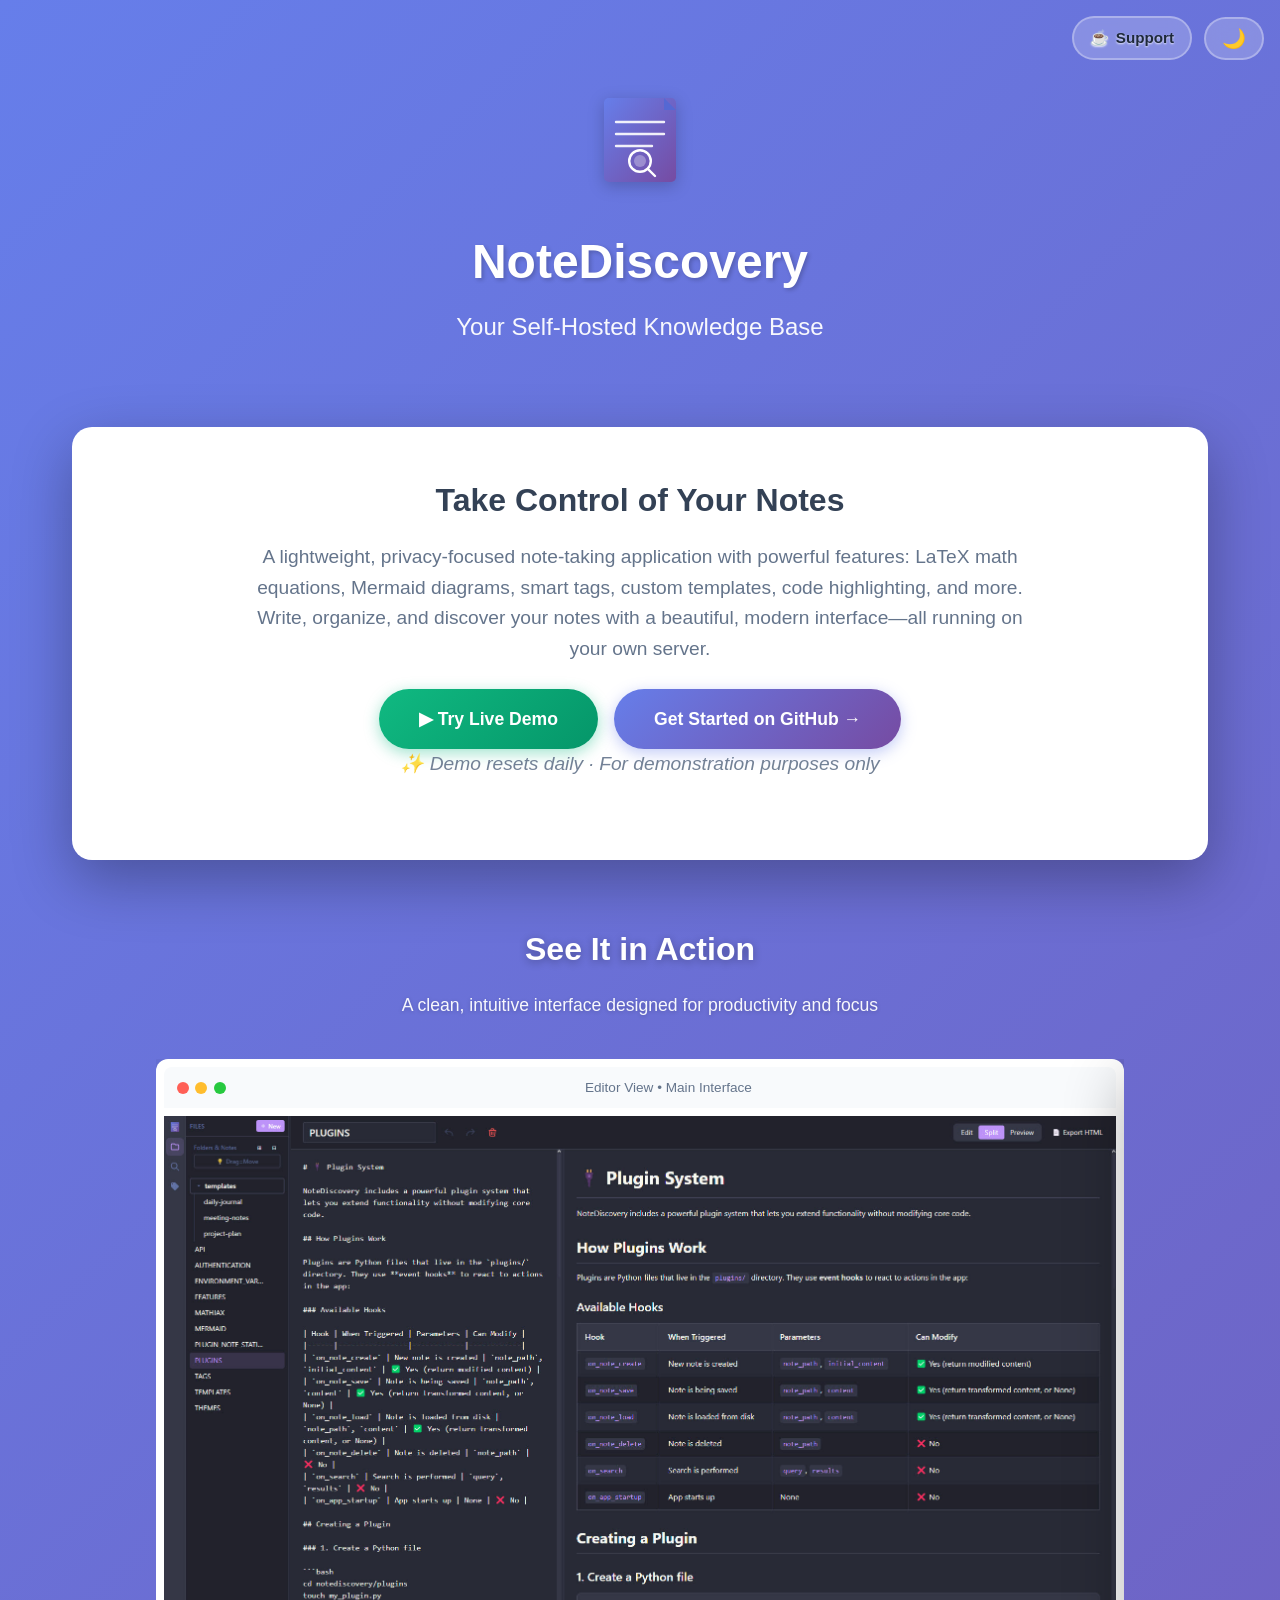
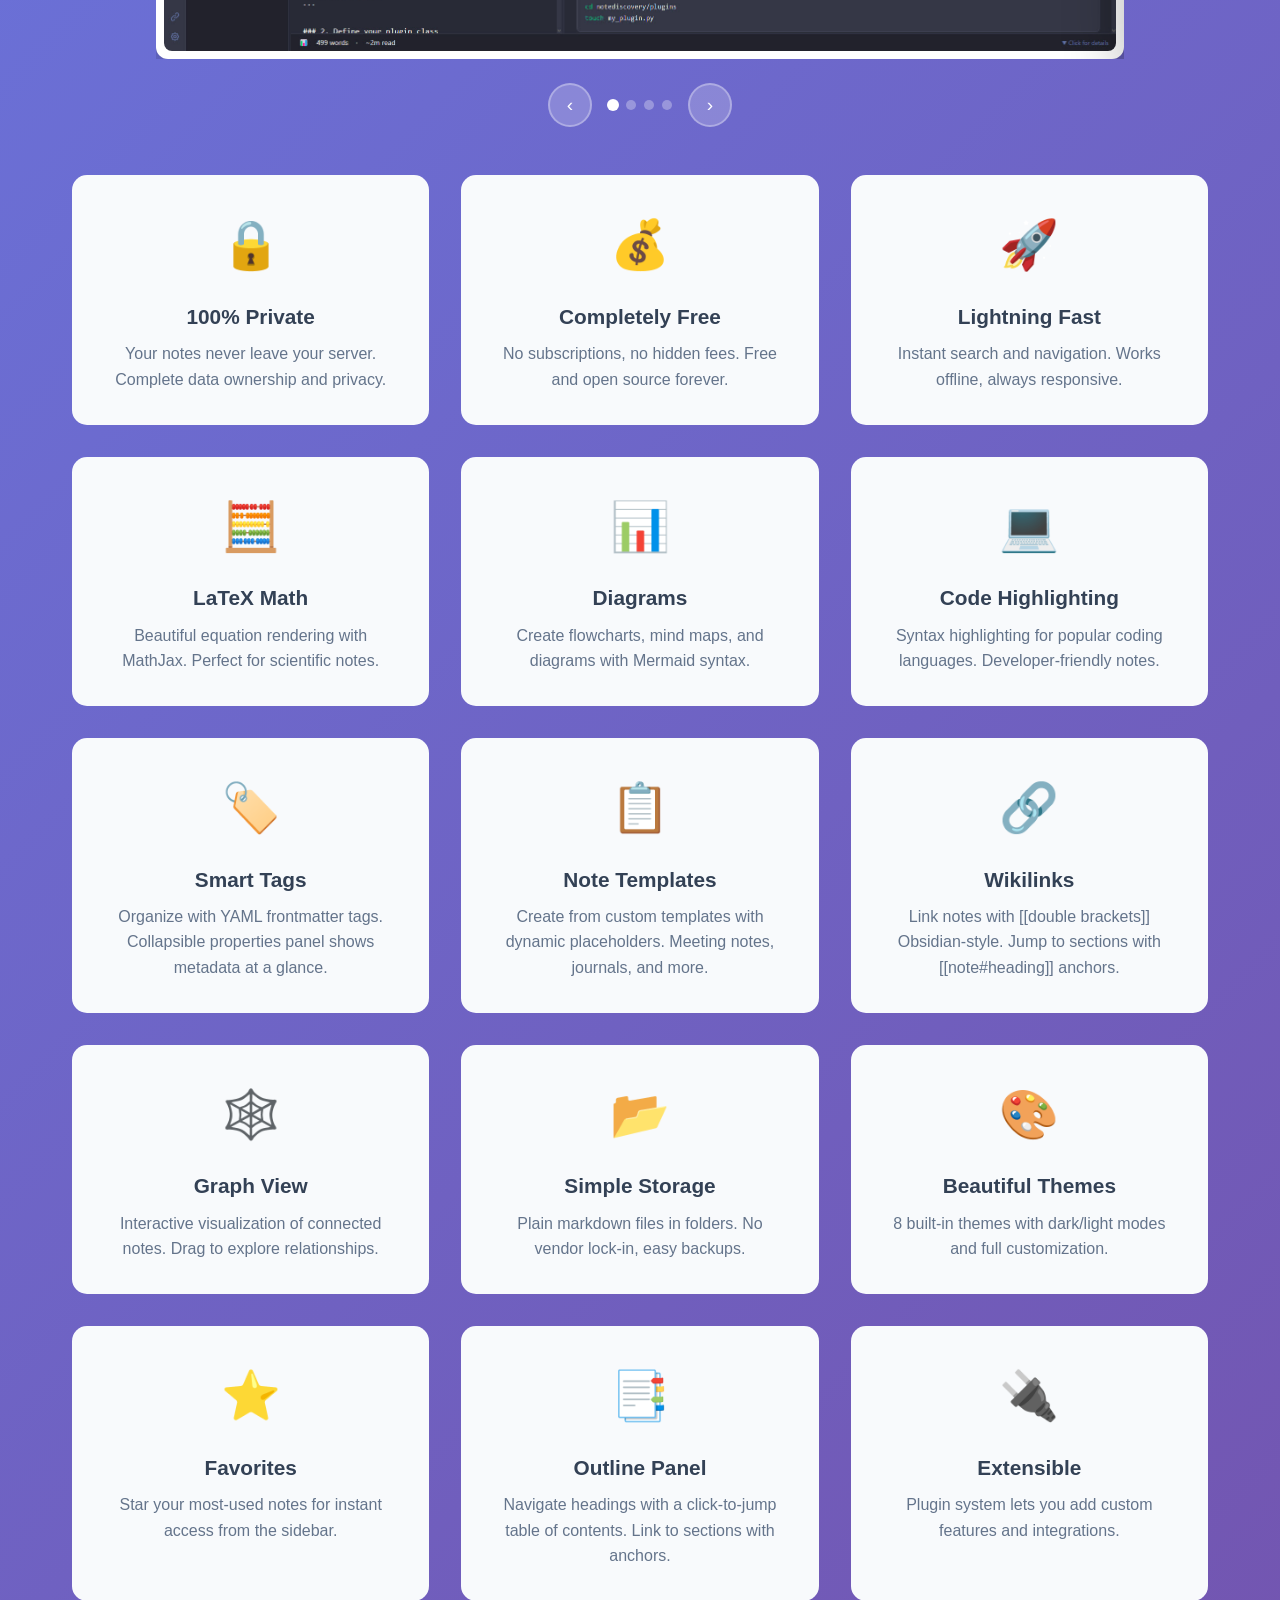
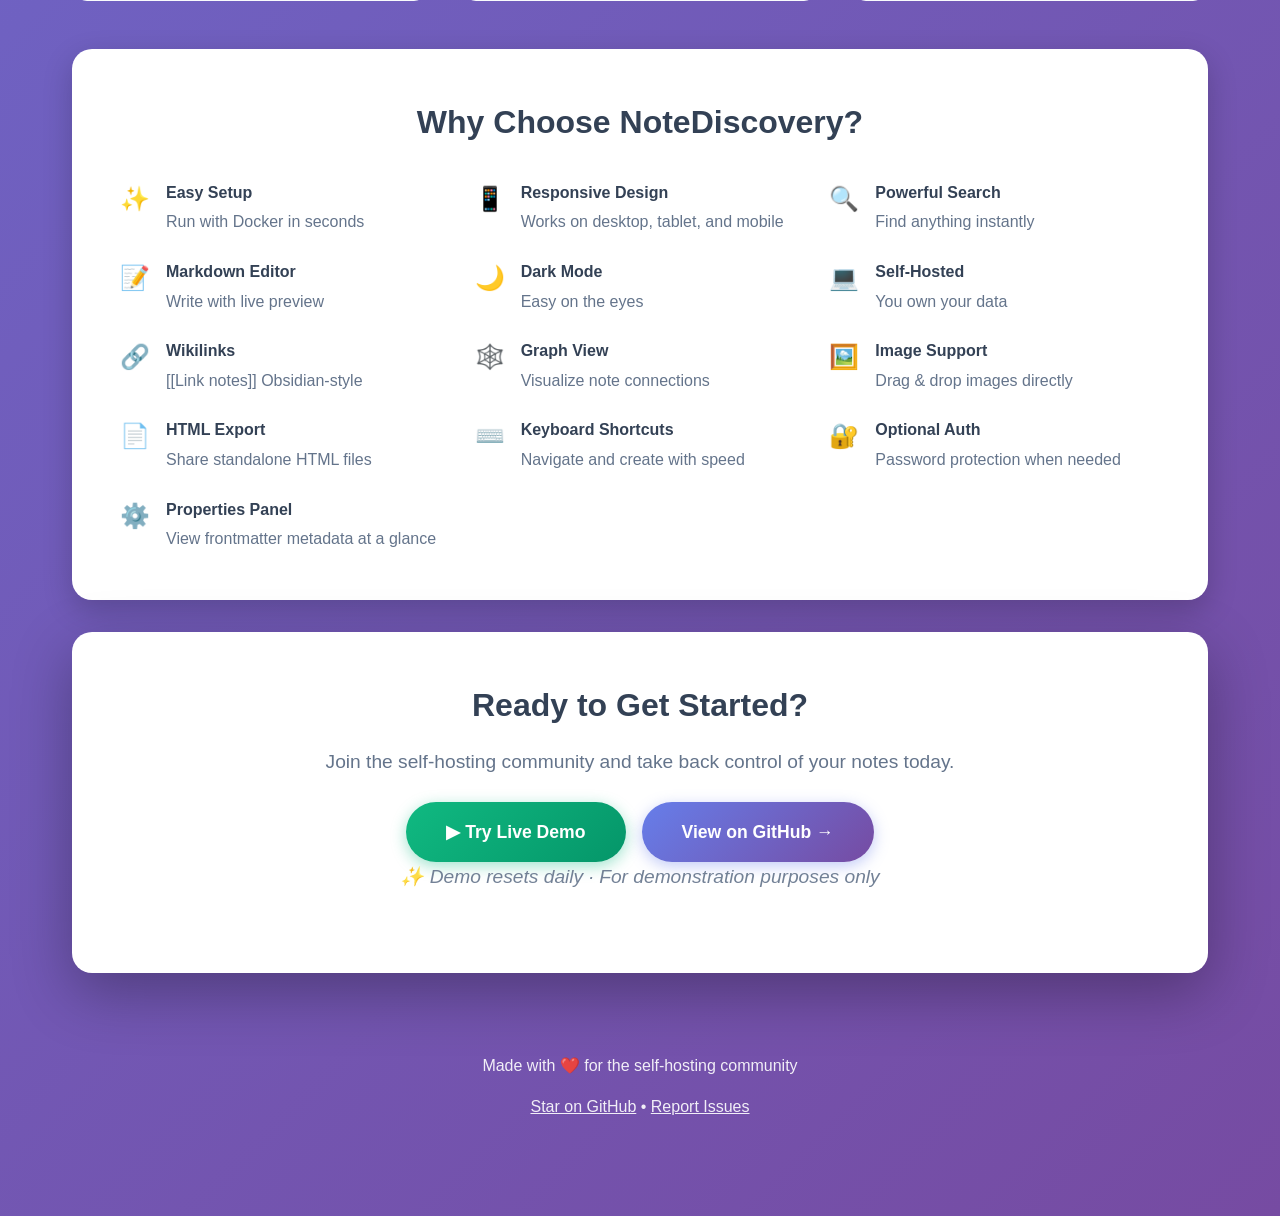
==== docs/index.html @ ad299deb "added documentation" ====
<!DOCTYPE html>
<html lang="en" data-theme="light">
<head>
    <meta charset="UTF-8">
    <meta name="viewport" content="width=device-width, initial-scale=1.0">
    
    <!-- Primary Meta Tags -->
    <title>NoteDiscovery - Your Self-Hosted Knowledge Base</title>
    <meta name="title" content="NoteDiscovery - Your Self-Hosted Knowledge Base">
    <meta name="description" content="A lightweight, privacy-focused Markdown note-taking application with wikilinks, graph view, LaTeX math, Mermaid diagrams, tags, templates, and code highlighting. Self-hosted, free, and open source.">
    <meta name="keywords" content="note taking, markdown editor, self-hosted, knowledge base, open source, privacy, notes app, docker, second brain, obsidian alternative, notion, evernote, onenote, latex, mermaid, diagrams, math equations, templates, tags, yaml frontmatter">
    <meta name="author" content="Gamosoft">
    <meta name="robots" content="index, follow">
    <link rel="canonical" href="https://www.notediscovery.com">
    
    <!-- Open Graph / Facebook -->
    <meta property="og:type" content="website">
    <meta property="og:url" content="https://www.notediscovery.com">
    <meta property="og:title" content="NoteDiscovery - Your Self-Hosted Knowledge Base">
    <meta property="og:description" content="A lightweight, privacy-focused Markdown note-taking application with wikilinks, LaTeX math, Mermaid diagrams, tags, templates, and code highlighting. Self-hosted, free, and open source.">
    <meta property="og:image" content="https://www.notediscovery.com/og-image.png">
    <meta property="og:image:width" content="1200">
    <meta property="og:image:height" content="630">
    <meta property="og:site_name" content="NoteDiscovery">
    
    <!-- Twitter Card -->
    <meta name="twitter:card" content="summary_large_image">
    <meta name="twitter:site" content="@gamosoft">
    <meta name="twitter:creator" content="@gamosoft">
    <meta name="twitter:title" content="NoteDiscovery - Your Self-Hosted Knowledge Base">
    <meta name="twitter:description" content="A lightweight, privacy-focused note-taking application with LaTeX math, Mermaid diagrams, tags, templates, and code highlighting. Self-hosted, free, and open source.">
    <meta name="twitter:image" content="https://www.notediscovery.com/og-image.png">
    <meta name="twitter:image:alt" content="NoteDiscovery - Self-hosted note-taking application interface">
    
    <!-- Favicon -->
    <link rel="icon" type="image/svg+xml" href="favicon.svg">
    <link rel="apple-touch-icon" href="logo.svg">
    
    <!-- Theme Color -->
    <meta name="theme-color" content="#667eea">
    <style>
        :root {
            --bg-gradient-start: #667eea;
            --bg-gradient-end: #764ba2;
            --text-primary: #1e293b;
            --text-secondary: #64748b;
            --text-header: #334155;
            --card-bg: #ffffff;
            --card-secondary: #f8fafc;
            --shadow: rgba(0, 0, 0, 0.3);
            --shadow-light: rgba(0, 0, 0, 0.2);
        }

        [data-theme="dark"] {
            --bg-gradient-start: #1e293b;
            --bg-gradient-end: #0f172a;
            --text-primary: #e2e8f0;
            --text-secondary: #cbd5e1;
            --text-header: #f1f5f9;
            --card-bg: #1e293b;
            --card-secondary: #334155;
            --shadow: rgba(0, 0, 0, 0.6);
            --shadow-light: rgba(0, 0, 0, 0.4);
        }

        * {
            margin: 0;
            padding: 0;
            box-sizing: border-box;
        }

        body {
            font-family: -apple-system, BlinkMacSystemFont, 'Segoe UI', Roboto, 'Helvetica Neue', Arial, sans-serif;
            line-height: 1.6;
            color: var(--text-primary);
            background: linear-gradient(135deg, var(--bg-gradient-start) 0%, var(--bg-gradient-end) 100%);
            min-height: 100vh;
            transition: background 0.3s ease, color 0.3s ease;
        }

        .container {
            max-width: 1200px;
            margin: 0 auto;
            padding: 2rem;
        }

        header {
            text-align: center;
            padding: 3rem 0;
            color: white;
            position: relative;
        }

        .header-buttons {
            position: fixed;
            top: 1rem;
            right: 1rem;
            display: flex;
            gap: 0.75rem;
            align-items: center;
            z-index: 1000;
        }

        .theme-toggle {
            background: rgba(255, 255, 255, 0.2);
            border: 2px solid rgba(255, 255, 255, 0.3);
            border-radius: 50px;
            padding: 0.5rem 1rem;
            cursor: pointer;
            font-size: 1.2rem;
            transition: all 0.3s ease;
            backdrop-filter: blur(10px);
        }

        .theme-toggle:hover {
            background: rgba(255, 255, 255, 0.3);
            transform: scale(1.05);
        }

        .kofi-mini {
            background: rgba(255, 255, 255, 0.2);
            border: 2px solid rgba(255, 255, 255, 0.3);
            border-radius: 50px;
            padding: 0.5rem 1rem;
            cursor: pointer;
            font-size: 0.95rem;
            transition: all 0.3s ease;
            backdrop-filter: blur(10px);
            color: #1e293b;
            text-decoration: none;
            display: inline-flex;
            align-items: center;
            gap: 0.4rem;
            font-weight: 600;
            text-shadow: 0 1px 2px rgba(255, 255, 255, 0.8);
        }

        .kofi-mini:hover {
            background: rgba(255, 255, 255, 0.3);
            transform: scale(1.05);
        }

        /* Dark theme Ko-fi button */
        [data-theme="dark"] .kofi-mini {
            color: white;
            text-shadow: 0 1px 2px rgba(0, 0, 0, 0.3);
        }

        .logo {
            width: 120px;
            height: 120px;
            margin: 0 auto 1rem;
            filter: drop-shadow(0 4px 8px rgba(0, 0, 0, 0.2));
        }

        h1 {
            font-size: 3rem;
            font-weight: 700;
            margin-bottom: 0.5rem;
            text-shadow: 2px 2px 4px rgba(0, 0, 0, 0.2);
        }

        .tagline {
            font-size: 1.5rem;
            opacity: 0.95;
            font-weight: 300;
        }

        .hero {
            background: var(--card-bg);
            border-radius: 20px;
            padding: 3rem;
            margin: 2rem 0;
            box-shadow: 0 20px 60px var(--shadow);
            transition: background 0.3s ease;
        }

        .hero-content {
            text-align: center;
            margin-bottom: 2rem;
        }

        .hero-content h2 {
            font-size: 2rem;
            color: var(--text-header);
            margin-bottom: 1rem;
        }

        .hero-content p {
            font-size: 1.2rem;
            color: var(--text-secondary);
            max-width: 800px;
            margin: 0 auto;
        }

        .cta-buttons {
            display: flex;
            gap: 1rem;
            justify-content: center;
            flex-wrap: wrap;
            margin-top: 1.5rem;
        }

        .cta-button {
            display: inline-block;
            background: linear-gradient(135deg, #667eea 0%, #764ba2 100%);
            color: white;
            padding: 1rem 2.5rem;
            border-radius: 50px;
            text-decoration: none;
            font-size: 1.1rem;
            font-weight: 600;
            transition: transform 0.2s, box-shadow 0.2s;
            box-shadow: 0 4px 15px rgba(102, 126, 234, 0.4);
        }

        .cta-button:hover {
            transform: translateY(-2px);
            box-shadow: 0 6px 20px rgba(102, 126, 234, 0.6);
        }

        .cta-button.demo {
            background: linear-gradient(135deg, #10b981 0%, #059669 100%);
            box-shadow: 0 4px 15px rgba(16, 185, 129, 0.4);
        }

        .cta-button.demo:hover {
            box-shadow: 0 6px 20px rgba(16, 185, 129, 0.6);
        }

        .cta-button.demo::before {
            content: "▶ ";
        }

        .demo-notice {
            margin-top: 1rem;
            font-size: 0.85rem;
            color: #6b7280;
            font-style: italic;
            opacity: 0.9;
        }

        .features {
            display: grid;
            grid-template-columns: repeat(auto-fit, minmax(300px, 1fr));
            gap: 2rem;
            margin: 3rem 0;
        }

        .feature {
            background: var(--card-secondary);
            padding: 2rem;
            border-radius: 15px;
            text-align: center;
            transition: transform 0.2s, background 0.3s ease;
        }

        .feature:hover {
            transform: translateY(-5px);
        }

        .feature-icon {
            font-size: 3rem;
            margin-bottom: 1rem;
        }

        .feature h3 {
            font-size: 1.3rem;
            color: var(--text-header);
            margin-bottom: 0.5rem;
        }

        .feature p {
            color: var(--text-secondary);
            font-size: 1rem;
        }

        .benefits {
            background: var(--card-bg);
            border-radius: 20px;
            padding: 3rem;
            margin: 2rem 0;
            box-shadow: 0 10px 30px var(--shadow-light);
            transition: background 0.3s ease;
        }

        .benefits h2 {
            text-align: center;
            font-size: 2rem;
            color: var(--text-header);
            margin-bottom: 2rem;
        }

        .benefit-list {
            display: grid;
            grid-template-columns: repeat(auto-fit, minmax(250px, 1fr));
            gap: 1.5rem;
        }

        .benefit-item {
            display: flex;
            align-items: flex-start;
            gap: 1rem;
        }

        .benefit-item .emoji {
            font-size: 1.5rem;
            flex-shrink: 0;
        }

        .benefit-item .text {
            color: var(--text-secondary);
        }

        .benefit-item strong {
            color: var(--text-header);
            display: block;
            margin-bottom: 0.25rem;
        }

        /* Scroll Animations */
        @keyframes fadeInUp {
            from {
                opacity: 0;
                transform: translateY(40px);
            }
            to {
                opacity: 1;
                transform: translateY(0);
            }
        }

        @keyframes fadeInScale {
            from {
                opacity: 0;
                transform: scale(0.9);
            }
            to {
                opacity: 1;
                transform: scale(1);
            }
        }

        .animate-on-scroll {
            opacity: 0;
        }

        .animate-on-scroll.animated {
            animation: fadeInUp 0.6s ease-out forwards;
        }

        .animate-on-scroll.animated-scale {
            animation: fadeInScale 0.6s ease-out forwards;
        }

        /* Stagger animation delays for feature cards */
        .feature.animated:nth-child(1) { animation-delay: 0s; }
        .feature.animated:nth-child(2) { animation-delay: 0.1s; }
        .feature.animated:nth-child(3) { animation-delay: 0.2s; }
        .feature.animated:nth-child(4) { animation-delay: 0.05s; }
        .feature.animated:nth-child(5) { animation-delay: 0.15s; }
        .feature.animated:nth-child(6) { animation-delay: 0.25s; }
        .feature.animated:nth-child(7) { animation-delay: 0.1s; }
        .feature.animated:nth-child(8) { animation-delay: 0.2s; }
        .feature.animated:nth-child(9) { animation-delay: 0.3s; }
        .feature.animated:nth-child(10) { animation-delay: 0.15s; }
        .feature.animated:nth-child(11) { animation-delay: 0.25s; }
        .feature.animated:nth-child(12) { animation-delay: 0.35s; }
        .feature.animated:nth-child(13) { animation-delay: 0.2s; }

        .screenshot-section {
            margin: 4rem 0 3rem 0;
            text-align: center;
        }

        .screenshot-section h2 {
            font-size: 2rem;
            color: white;
            margin-bottom: 1rem;
            text-shadow: 0 2px 8px rgba(0, 0, 0, 0.3);
        }

        .screenshot-section p {
            color: rgba(255, 255, 255, 0.95);
            font-size: 1.1rem;
            margin-bottom: 2.5rem;
            max-width: 600px;
            margin-left: auto;
            margin-right: auto;
            text-shadow: 0 1px 4px rgba(0, 0, 0, 0.2);
        }

        .screenshot-container {
            position: relative;
            max-width: 1000px;
            margin: 0 auto;
            padding: 0 1rem;
        }

        /* Screenshot Carousel */
        .carousel {
            position: relative;
            overflow: hidden;
        }

        .carousel-track {
            display: flex;
            transition: transform 0.5s ease-in-out;
            width: 100%;
        }

        .carousel-slide {
            width: 100%;
            min-width: 100%;
            flex: 0 0 100%;
        }

        .screenshot-frame {
            background: var(--card-bg);
            border-radius: 12px;
            padding: 0.5rem;
            box-shadow: 0 20px 60px var(--shadow);
            transition: box-shadow 0.3s ease, background 0.3s ease;
            overflow: hidden;
        }

        .screenshot-frame:hover {
            box-shadow: 0 25px 80px var(--shadow);
        }

        .screenshot-window-bar {
            display: flex;
            align-items: center;
            gap: 0.5rem;
            padding: 0.6rem 0.8rem;
            background: var(--card-secondary);
            border-radius: 8px 8px 0 0;
            margin-bottom: 0.5rem;
        }

        .screenshot-title {
            flex: 1;
            text-align: center;
            font-size: 0.85rem;
            color: var(--text-secondary);
            font-weight: 500;
        }

        .screenshot-dots {
            display: flex;
            gap: 0.4rem;
        }

        .screenshot-dot {
            width: 12px;
            height: 12px;
            border-radius: 50%;
        }

        .screenshot-dot:nth-child(1) { background: #ff5f56; }
        .screenshot-dot:nth-child(2) { background: #ffbd2e; }
        .screenshot-dot:nth-child(3) { background: #27c93f; }

        .screenshot-frame img {
            width: 100%;
            height: auto;
            display: block;
            border-radius: 0 0 8px 8px;
        }

        /* Carousel Navigation */
        .carousel-nav {
            display: flex;
            justify-content: center;
            align-items: center;
            gap: 1rem;
            margin-top: 1.5rem;
        }

        .carousel-btn {
            background: rgba(255, 255, 255, 0.2);
            border: 2px solid rgba(255, 255, 255, 0.3);
            border-radius: 50%;
            width: 44px;
            height: 44px;
            cursor: pointer;
            font-size: 1.2rem;
            color: white;
            transition: all 0.3s ease;
            backdrop-filter: blur(10px);
            display: flex;
            align-items: center;
            justify-content: center;
        }

        .carousel-btn:hover {
            background: rgba(255, 255, 255, 0.3);
            transform: scale(1.1);
        }

        .carousel-indicators {
            display: flex;
            gap: 0.5rem;
        }

        .carousel-indicator {
            width: 10px;
            height: 10px;
            border-radius: 50%;
            background: rgba(255, 255, 255, 0.3);
            border: none;
            cursor: pointer;
            transition: all 0.3s ease;
        }

        .carousel-indicator.active {
            background: white;
            transform: scale(1.2);
        }

        .carousel-indicator:hover {
            background: rgba(255, 255, 255, 0.6);
        }

        footer {
            text-align: center;
            padding: 3rem 0;
            color: white;
        }

        footer p {
            opacity: 0.9;
            margin-bottom: 1rem;
        }

        .github-link {
            color: white;
            text-decoration: underline;
            font-weight: 500;
        }

        .support-button {
            display: inline-block;
            background: #0070ba;
            color: white;
            padding: 0.6rem 1.5rem;
            border-radius: 25px;
            text-decoration: none;
            font-weight: 600;
            font-size: 0.95rem;
            transition: all 0.3s ease;
            margin-top: 1rem;
            box-shadow: 0 2px 8px rgba(0, 112, 186, 0.3);
        }

        .support-button:hover {
            background: #005a92;
            transform: translateY(-2px);
            box-shadow: 0 4px 12px rgba(0, 112, 186, 0.4);
        }

        .support-button::before {
            content: "☕ ";
            margin-right: 0.3rem;
        }

        @media (max-width: 768px) {
            h1 {
                font-size: 2rem;
            }

            .tagline {
                font-size: 1.2rem;
            }

            .hero, .benefits {
                padding: 2rem;
            }

            .features {
                grid-template-columns: 1fr;
            }

            .header-buttons {
                top: 0.5rem;
                right: 0.5rem;
                gap: 0.5rem;
            }

            .theme-toggle {
                padding: 0.4rem 0.8rem;
                font-size: 1rem;
            }

            .kofi-mini {
                padding: 0.4rem 0.8rem;
                font-size: 0.85rem;
            }

            .logo {
                width: 80px;
                height: 80px;
            }

            .support-button {
                padding: 0.5rem 1.2rem;
                font-size: 0.9rem;
            }

            .screenshot-section {
                margin: 3rem 0 2rem 0;
            }

            .screenshot-section h2 {
                font-size: 1.5rem;
            }

            .screenshot-section p {
                font-size: 1rem;
                padding: 0 1rem;
            }

            .screenshot-frame {
                box-shadow: 0 10px 40px var(--shadow);
            }

            .screenshot-window-bar {
                padding: 0.5rem 0.6rem;
            }

            .screenshot-dot {
                width: 10px;
                height: 10px;
            }

            .screenshot-title {
                font-size: 0.75rem;
            }

            .carousel-btn {
                width: 36px;
                height: 36px;
                font-size: 1rem;
            }

            .cta-buttons {
                flex-direction: column;
                align-items: center;
            }

            .cta-button {
                width: 100%;
                max-width: 280px;
                text-align: center;
            }
        }

    </style>

    <!-- Google Analytics -->
    <script async src="https://www.googletagmanager.com/gtag/js?id=G-2TVGZ9N7LF"></script>
    <script>
        window.dataLayer = window.dataLayer || [];
        function gtag(){dataLayer.push(arguments);}
        gtag('js', new Date());

        gtag('config', 'G-2TVGZ9N7LF');
    </script>    
</head>
<body>
    <div class="container">
        <header>
            <div class="header-buttons">
                <a href="https://ko-fi.com/gamosoft" class="kofi-mini" target="_blank" rel="noopener" aria-label="Support on Ko-fi">
                    <span>☕</span>
                    <span>Support</span>
                </a>
                <button class="theme-toggle" onclick="toggleTheme()" aria-label="Toggle theme">
                    <span id="theme-icon">🌙</span>
                </button>
            </div>
            <img src="logo.svg" alt="NoteDiscovery Logo" class="logo">
            <h1>NoteDiscovery</h1>
            <p class="tagline">Your Self-Hosted Knowledge Base</p>
        </header>

        <div class="hero animate-on-scroll">
            <div class="hero-content">
                <h2>Take Control of Your Notes</h2>
                <p>A lightweight, privacy-focused note-taking application with powerful features: LaTeX math equations, Mermaid diagrams, smart tags, custom templates, code highlighting, and more. Write, organize, and discover your notes with a beautiful, modern interface—all running on your own server.</p>
                <div class="cta-buttons">
                    <a href="https://gamosoft-notediscovery-demo.hf.space" class="cta-button demo" target="_blank" rel="noopener">Try Live Demo</a>
                    <a href="https://github.com/gamosoft/NoteDiscovery" class="cta-button" target="_blank" rel="noopener">Get Started on GitHub →</a>
                </div>
                <p class="demo-notice">✨ Demo resets daily · For demonstration purposes only</p>
            </div>
        </div>

        <div class="screenshot-section animate-on-scroll">
            <h2>See It in Action</h2>
            <p>A clean, intuitive interface designed for productivity and focus</p>
            <div class="screenshot-container">
                <div class="carousel">
                    <div class="carousel-track" id="carouselTrack">
                        <!-- Slide 1: Main Interface (Light) -->
                        <div class="carousel-slide">
                            <div class="screenshot-frame">
                                <div class="screenshot-window-bar">
                                    <div class="screenshot-dots">
                                        <div class="screenshot-dot"></div>
                                        <div class="screenshot-dot"></div>
                                        <div class="screenshot-dot"></div>
                                    </div>
                                    <span class="screenshot-title">Editor View • Main Interface</span>
                                </div>
                                <img src="carousel-1.jpg" alt="NoteDiscovery Editor - Light Theme" loading="lazy">
                            </div>
                        </div>
                        <div class="carousel-slide">
                            <div class="screenshot-frame">
                                <div class="screenshot-window-bar">
                                    <div class="screenshot-dots">
                                        <div class="screenshot-dot"></div>
                                        <div class="screenshot-dot"></div>
                                        <div class="screenshot-dot"></div>
                                    </div>
                                    <span class="screenshot-title">Editor View • Search Notes</span>
                                </div>
                                <img src="carousel-2.jpg" alt="NoteDiscovery Editor - Dark Theme" loading="lazy">
                            </div>
                        </div>
                        <div class="carousel-slide">
                            <div class="screenshot-frame">
                                <div class="screenshot-window-bar">
                                    <div class="screenshot-dots">
                                        <div class="screenshot-dot"></div>
                                        <div class="screenshot-dot"></div>
                                        <div class="screenshot-dot"></div>
                                    </div>
                                    <span class="screenshot-title">Graph View • Note Connections</span>
                                </div>
                                <img src="carousel-3.jpg" alt="NoteDiscovery Graph View" loading="lazy">
                            </div>
                        </div>
                        <div class="carousel-slide">
                            <div class="screenshot-frame">
                                <div class="screenshot-window-bar">
                                    <div class="screenshot-dots">
                                        <div class="screenshot-dot"></div>
                                        <div class="screenshot-dot"></div>
                                        <div class="screenshot-dot"></div>
                                    </div>
                                    <span class="screenshot-title">Frontmatter Metadata • Note Tag Search</span>
                                </div>
                                <img src="carousel-4.jpg" alt="NoteDiscovery Mobile View" loading="lazy">
                            </div>
                        </div>
                    </div>
                </div>
                <!-- Carousel Navigation -->
                <div class="carousel-nav">
                    <button class="carousel-btn" onclick="moveCarousel(-1)" aria-label="Previous screenshot">‹</button>
                    <div class="carousel-indicators">
                        <button class="carousel-indicator active" onclick="goToSlide(0)" aria-label="Slide 1"></button>
                        <button class="carousel-indicator" onclick="goToSlide(1)" aria-label="Slide 2"></button>
                        <button class="carousel-indicator" onclick="goToSlide(2)" aria-label="Slide 3"></button>
                        <button class="carousel-indicator" onclick="goToSlide(3)" aria-label="Slide 4"></button>
                    </div>
                    <button class="carousel-btn" onclick="moveCarousel(1)" aria-label="Next screenshot">›</button>
                </div>
            </div>
        </div>

        <div class="features">
            <div class="feature animate-on-scroll">
                <div class="feature-icon">🔒</div>
                <h3>100% Private</h3>
                <p>Your notes never leave your server. Complete data ownership and privacy.</p>
            </div>

            <div class="feature animate-on-scroll">
                <div class="feature-icon">💰</div>
                <h3>Completely Free</h3>
                <p>No subscriptions, no hidden fees. Free and open source forever.</p>
            </div>

            <div class="feature animate-on-scroll">
                <div class="feature-icon">🚀</div>
                <h3>Lightning Fast</h3>
                <p>Instant search and navigation. Works offline, always responsive.</p>
            </div>

            <div class="feature animate-on-scroll">
                <div class="feature-icon">🧮</div>
                <h3>LaTeX Math</h3>
                <p>Beautiful equation rendering with MathJax. Perfect for scientific notes.</p>
            </div>

            <div class="feature animate-on-scroll">
                <div class="feature-icon">📊</div>
                <h3>Diagrams</h3>
                <p>Create flowcharts, mind maps, and diagrams with Mermaid syntax.</p>
            </div>

            <div class="feature animate-on-scroll">
                <div class="feature-icon">💻</div>
                <h3>Code Highlighting</h3>
                <p>Syntax highlighting for popular coding languages. Developer-friendly notes.</p>
            </div>

            <div class="feature animate-on-scroll">
                <div class="feature-icon">🏷️</div>
                <h3>Smart Tags</h3>
                <p>Organize with YAML frontmatter tags. Collapsible properties panel shows metadata at a glance.</p>
            </div>

            <div class="feature animate-on-scroll">
                <div class="feature-icon">📋</div>
                <h3>Note Templates</h3>
                <p>Create from custom templates with dynamic placeholders. Meeting notes, journals, and more.</p>
            </div>

            <div class="feature animate-on-scroll">
                <div class="feature-icon">🔗</div>
                <h3>Wikilinks</h3>
                <p>Link notes with [[double brackets]] Obsidian-style. Jump to sections with [[note#heading]] anchors.</p>
            </div>

            <div class="feature animate-on-scroll">
                <div class="feature-icon">🕸️</div>
                <h3>Graph View</h3>
                <p>Interactive visualization of connected notes. Drag to explore relationships.</p>
            </div>

            <div class="feature animate-on-scroll">
                <div class="feature-icon">📂</div>
                <h3>Simple Storage</h3>
                <p>Plain markdown files in folders. No vendor lock-in, easy backups.</p>
            </div>

            <div class="feature animate-on-scroll">
                <div class="feature-icon">🎨</div>
                <h3>Beautiful Themes</h3>
                <p>8 built-in themes with dark/light modes and full customization.</p>
            </div>

            <div class="feature animate-on-scroll">
                <div class="feature-icon">⭐</div>
                <h3>Favorites</h3>
                <p>Star your most-used notes for instant access from the sidebar.</p>
            </div>

            <div class="feature animate-on-scroll">
                <div class="feature-icon">📑</div>
                <h3>Outline Panel</h3>
                <p>Navigate headings with a click-to-jump table of contents. Link to sections with anchors.</p>
            </div>

            <div class="feature animate-on-scroll">
                <div class="feature-icon">🔌</div>
                <h3>Extensible</h3>
                <p>Plugin system lets you add custom features and integrations.</p>
            </div>
        </div>

        <div class="benefits animate-on-scroll">
            <h2>Why Choose NoteDiscovery?</h2>
            <div class="benefit-list">
                <div class="benefit-item">
                    <span class="emoji">✨</span>
                    <div class="text">
                        <strong>Easy Setup</strong>
                        Run with Docker in seconds
                    </div>
                </div>

                <div class="benefit-item">
                    <span class="emoji">📱</span>
                    <div class="text">
                        <strong>Responsive Design</strong>
                        Works on desktop, tablet, and mobile
                    </div>
                </div>

                <div class="benefit-item">
                    <span class="emoji">🔍</span>
                    <div class="text">
                        <strong>Powerful Search</strong>
                        Find anything instantly
                    </div>
                </div>

                <div class="benefit-item">
                    <span class="emoji">📝</span>
                    <div class="text">
                        <strong>Markdown Editor</strong>
                        Write with live preview
                    </div>
                </div>

                <div class="benefit-item">
                    <span class="emoji">🌙</span>
                    <div class="text">
                        <strong>Dark Mode</strong>
                        Easy on the eyes
                    </div>
                </div>

                <div class="benefit-item">
                    <span class="emoji">💻</span>
                    <div class="text">
                        <strong>Self-Hosted</strong>
                        You own your data
                    </div>
                </div>

                <div class="benefit-item">
                    <span class="emoji">🔗</span>
                    <div class="text">
                        <strong>Wikilinks</strong>
                        [[Link notes]] Obsidian-style
                    </div>
                </div>

                <div class="benefit-item">
                    <span class="emoji">🕸️</span>
                    <div class="text">
                        <strong>Graph View</strong>
                        Visualize note connections
                    </div>
                </div>

                <div class="benefit-item">
                    <span class="emoji">🖼️</span>
                    <div class="text">
                        <strong>Image Support</strong>
                        Drag & drop images directly
                    </div>
                </div>

                <div class="benefit-item">
                    <span class="emoji">📄</span>
                    <div class="text">
                        <strong>HTML Export</strong>
                        Share standalone HTML files
                    </div>
                </div>

                <div class="benefit-item">
                    <span class="emoji">⌨️</span>
                    <div class="text">
                        <strong>Keyboard Shortcuts</strong>
                        Navigate and create with speed
                    </div>
                </div>

                <div class="benefit-item">
                    <span class="emoji">🔐</span>
                    <div class="text">
                        <strong>Optional Auth</strong>
                        Password protection when needed
                    </div>
                </div>

                <div class="benefit-item">
                    <span class="emoji">⚙️</span>
                    <div class="text">
                        <strong>Properties Panel</strong>
                        View frontmatter metadata at a glance
                    </div>
                </div>
            </div>
        </div>

        <div class="hero animate-on-scroll">
            <div class="hero-content">
                <h2>Ready to Get Started?</h2>
                <p>Join the self-hosting community and take back control of your notes today.</p>
                <div class="cta-buttons">
                    <a href="https://gamosoft-notediscovery-demo.hf.space" class="cta-button demo" target="_blank" rel="noopener">Try Live Demo</a>
                    <a href="https://github.com/gamosoft/NoteDiscovery" class="cta-button" target="_blank" rel="noopener">View on GitHub →</a>
                </div>
                <p class="demo-notice">✨ Demo resets daily · For demonstration purposes only</p>
            </div>
        </div>

        <footer>
            <p>Made with ❤️ for the self-hosting community</p>
            <p>
                <a href="https://github.com/gamosoft/NoteDiscovery" class="github-link" target="_blank" rel="noopener">Star on GitHub</a> • 
                <a href="https://github.com/gamosoft/NoteDiscovery/issues" class="github-link" target="_blank" rel="noopener">Report Issues</a>
            </p>
        </footer>
    </div>

    <script>
        // Theme management
        function toggleTheme() {
            const html = document.documentElement;
            const currentTheme = html.getAttribute('data-theme');
            const newTheme = currentTheme === 'light' ? 'dark' : 'light';
            
            html.setAttribute('data-theme', newTheme);
            localStorage.setItem('theme', newTheme);
            
            // Update icon
            const icon = document.getElementById('theme-icon');
            icon.textContent = newTheme === 'light' ? '🌙' : '☀️';
        }

        // Load saved theme on page load
        (function() {
            const savedTheme = localStorage.getItem('theme') || 'light';
            document.documentElement.setAttribute('data-theme', savedTheme);
            
            // Update icon
            const icon = document.getElementById('theme-icon');
            icon.textContent = savedTheme === 'light' ? '🌙' : '☀️';
        })();

        // Scroll Animations with Intersection Observer
        (function() {
            const observerOptions = {
                threshold: 0.1,
                rootMargin: '0px 0px -50px 0px'
            };

            const observer = new IntersectionObserver((entries) => {
                entries.forEach(entry => {
                    if (entry.isIntersecting) {
                        entry.target.classList.add('animated');
                        // Optionally stop observing after animation
                        // observer.unobserve(entry.target);
                    }
                });
            }, observerOptions);

            // Observe all animate-on-scroll elements
            document.addEventListener('DOMContentLoaded', () => {
                document.querySelectorAll('.animate-on-scroll').forEach(el => {
                    observer.observe(el);
                });
            });
        })();

        // Screenshot Carousel
        let currentSlide = 0;
        const totalSlides = 4;
        let autoPlayInterval;

        function updateCarousel() {
            const track = document.getElementById('carouselTrack');
            if (track) {
                track.style.transform = `translateX(-${currentSlide * 100}%)`;
            }
            
            // Update indicators
            document.querySelectorAll('.carousel-indicator').forEach((indicator, index) => {
                indicator.classList.toggle('active', index === currentSlide);
            });
        }

        function moveCarousel(direction) {
            currentSlide = (currentSlide + direction + totalSlides) % totalSlides;
            updateCarousel();
            resetAutoPlay();
        }

        function goToSlide(index) {
            currentSlide = index;
            updateCarousel();
            resetAutoPlay();
        }

        function resetAutoPlay() {
            clearInterval(autoPlayInterval);
            autoPlayInterval = setInterval(() => moveCarousel(1), 5000);
        }

        // Start auto-play on load
        document.addEventListener('DOMContentLoaded', () => {
            autoPlayInterval = setInterval(() => moveCarousel(1), 5000);
        });

        // Pause auto-play on hover
        document.addEventListener('DOMContentLoaded', () => {
            const carousel = document.querySelector('.carousel');
            if (carousel) {
                carousel.addEventListener('mouseenter', () => clearInterval(autoPlayInterval));
                carousel.addEventListener('mouseleave', resetAutoPlay);
            }
        });

        // Touch/Swipe support for mobile
        (function() {
            let touchStartX = 0;
            let touchEndX = 0;
            
            document.addEventListener('DOMContentLoaded', () => {
                const carousel = document.querySelector('.carousel');
                if (!carousel) return;

                carousel.addEventListener('touchstart', e => {
                    touchStartX = e.changedTouches[0].screenX;
                }, { passive: true });

                carousel.addEventListener('touchend', e => {
                    touchEndX = e.changedTouches[0].screenX;
                    handleSwipe();
                }, { passive: true });

                function handleSwipe() {
                    const swipeThreshold = 50;
                    const diff = touchStartX - touchEndX;
                    
                    if (Math.abs(diff) > swipeThreshold) {
                        if (diff > 0) {
                            moveCarousel(1); // Swipe left = next
                        } else {
                            moveCarousel(-1); // Swipe right = prev
                        }
                    }
                }
            });
        })();
    </script>

    <!-- Structured Data / JSON-LD for Rich Snippets -->
    <script type="application/ld+json">
    {
      "@context": "https://schema.org",
      "@type": "SoftwareApplication",
      "name": "NoteDiscovery",
      "description": "A lightweight, Obsidian and Evernote alternative, privacy-focused Markdown note-taking application with LaTeX math, Mermaid diagrams, and code highlighting. Self-hosted, free, and open source.",
      "url": "https://www.notediscovery.com",
      "applicationCategory": "ProductivityApplication",
      "operatingSystem": "Linux, Windows, macOS",
      "featureList": "Markdown editor, Wikilinks, Graph view, LaTeX math equations, Mermaid diagrams, Code syntax highlighting, Dark mode, Plugin system, Internal links, Properties panel, HTML export, Full-text search, Self-hosted, Obsidian, Evernote, Notion, Onenote, Second brain",
      "offers": {
        "@type": "Offer",
        "price": "0",
        "priceCurrency": "USD"
      },
      "author": {
        "@type": "Person",
        "name": "Gamosoft"
      },
      "softwareVersion": "1.0",
      "aggregateRating": {
        "@type": "AggregateRating",
        "ratingValue": "5",
        "ratingCount": "1"
      }
    }
    </script>
</body>
</html>
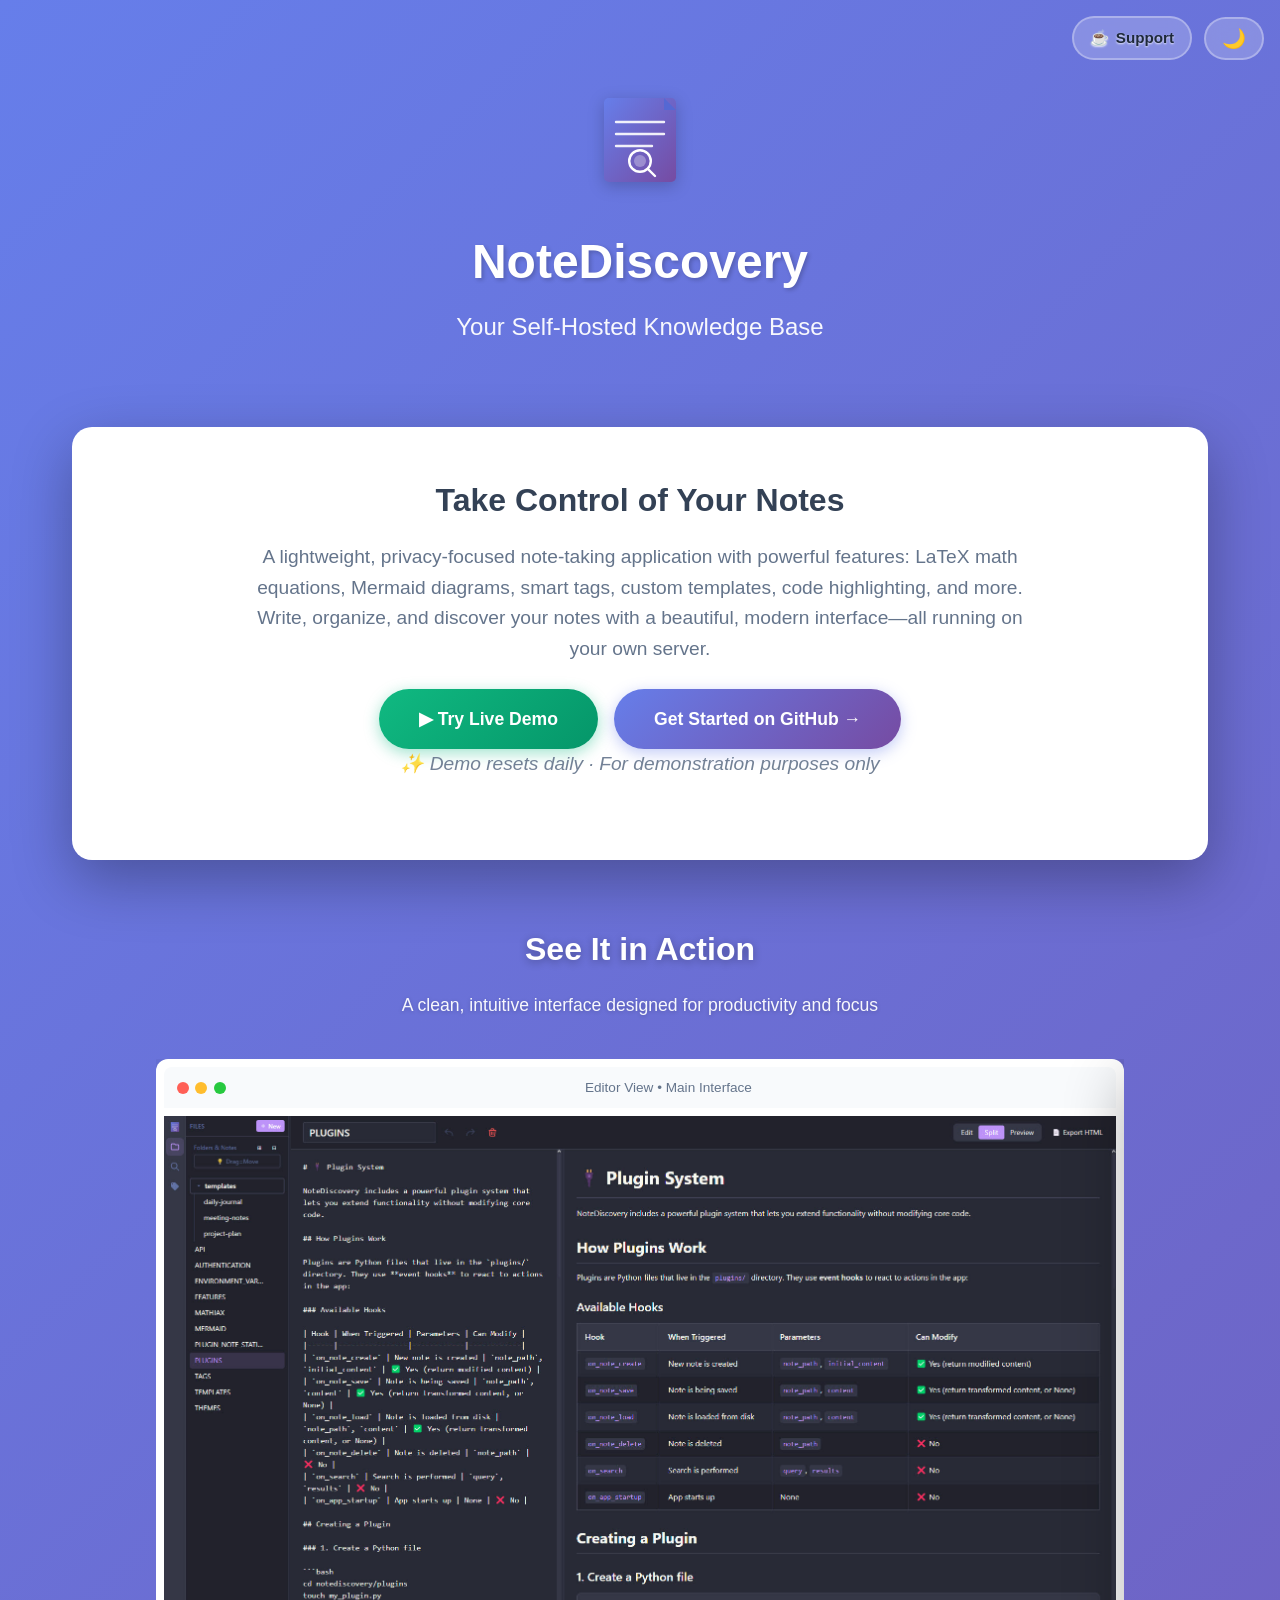
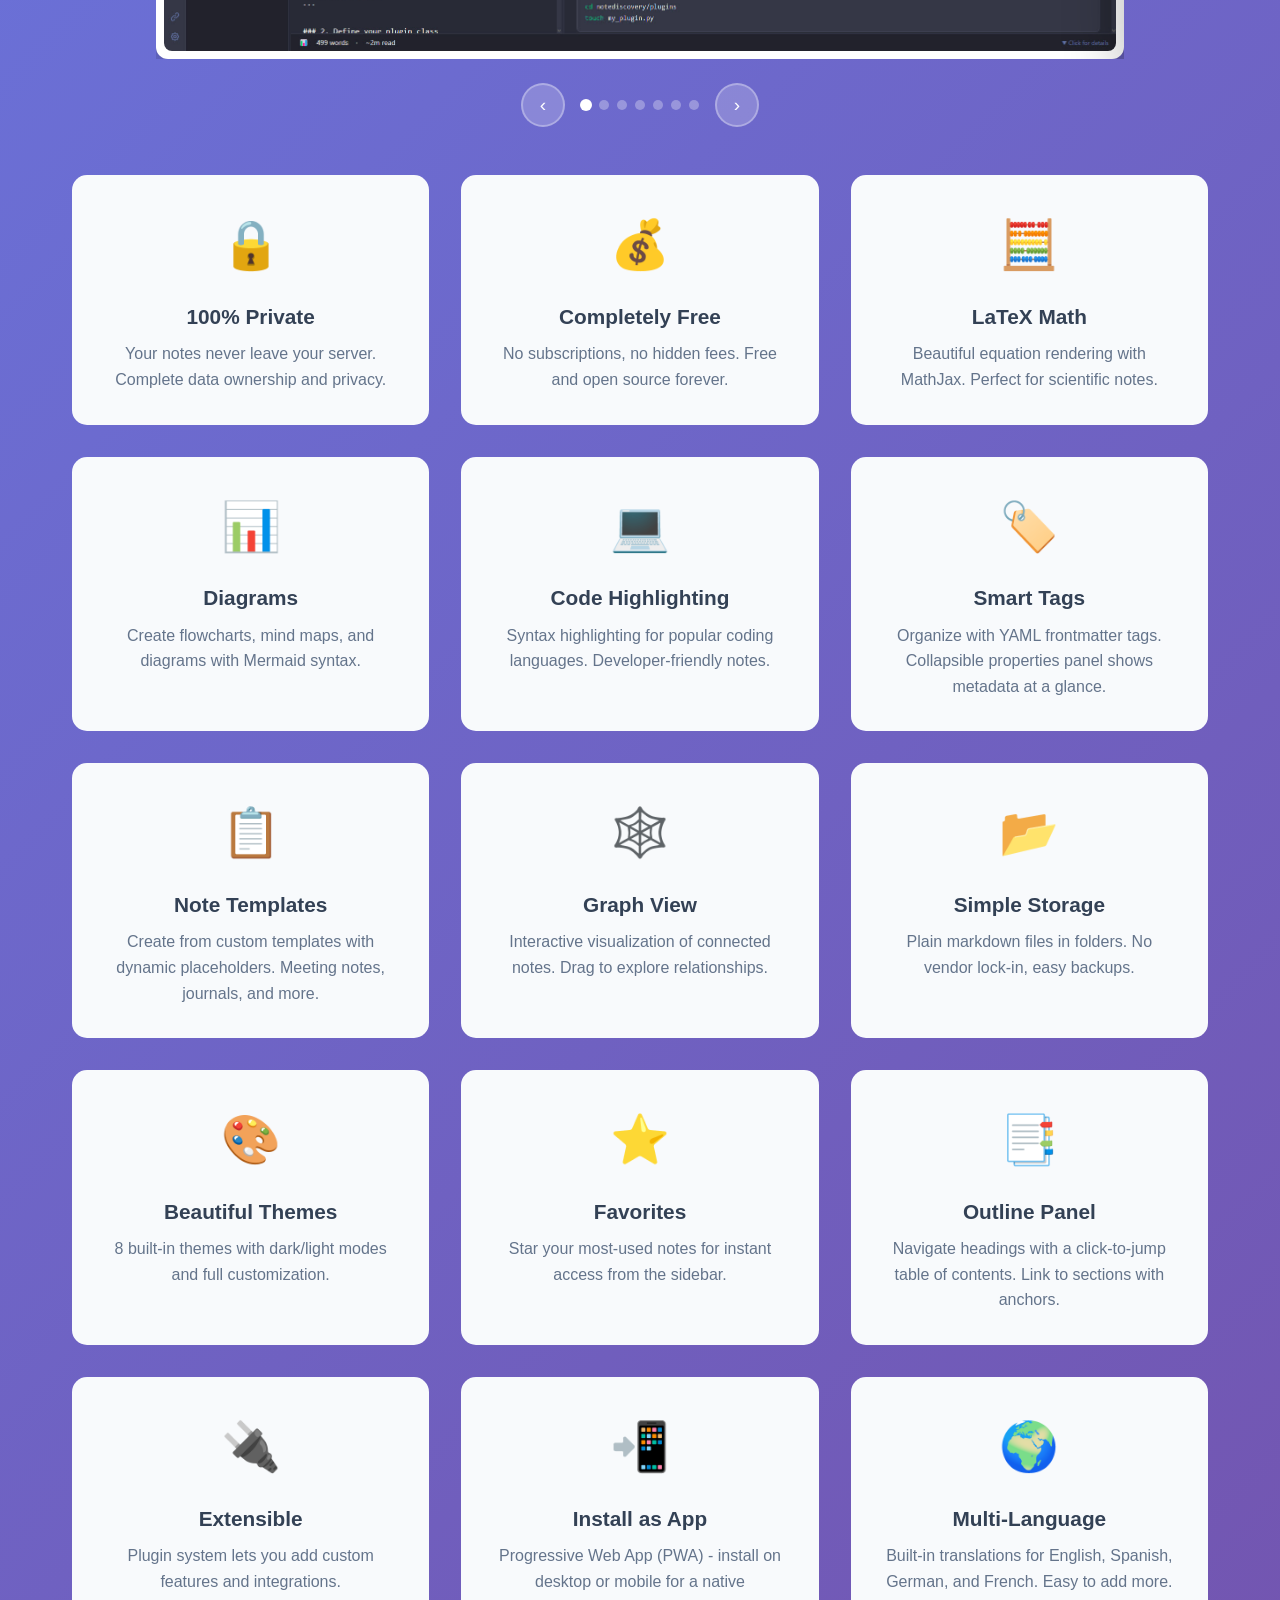
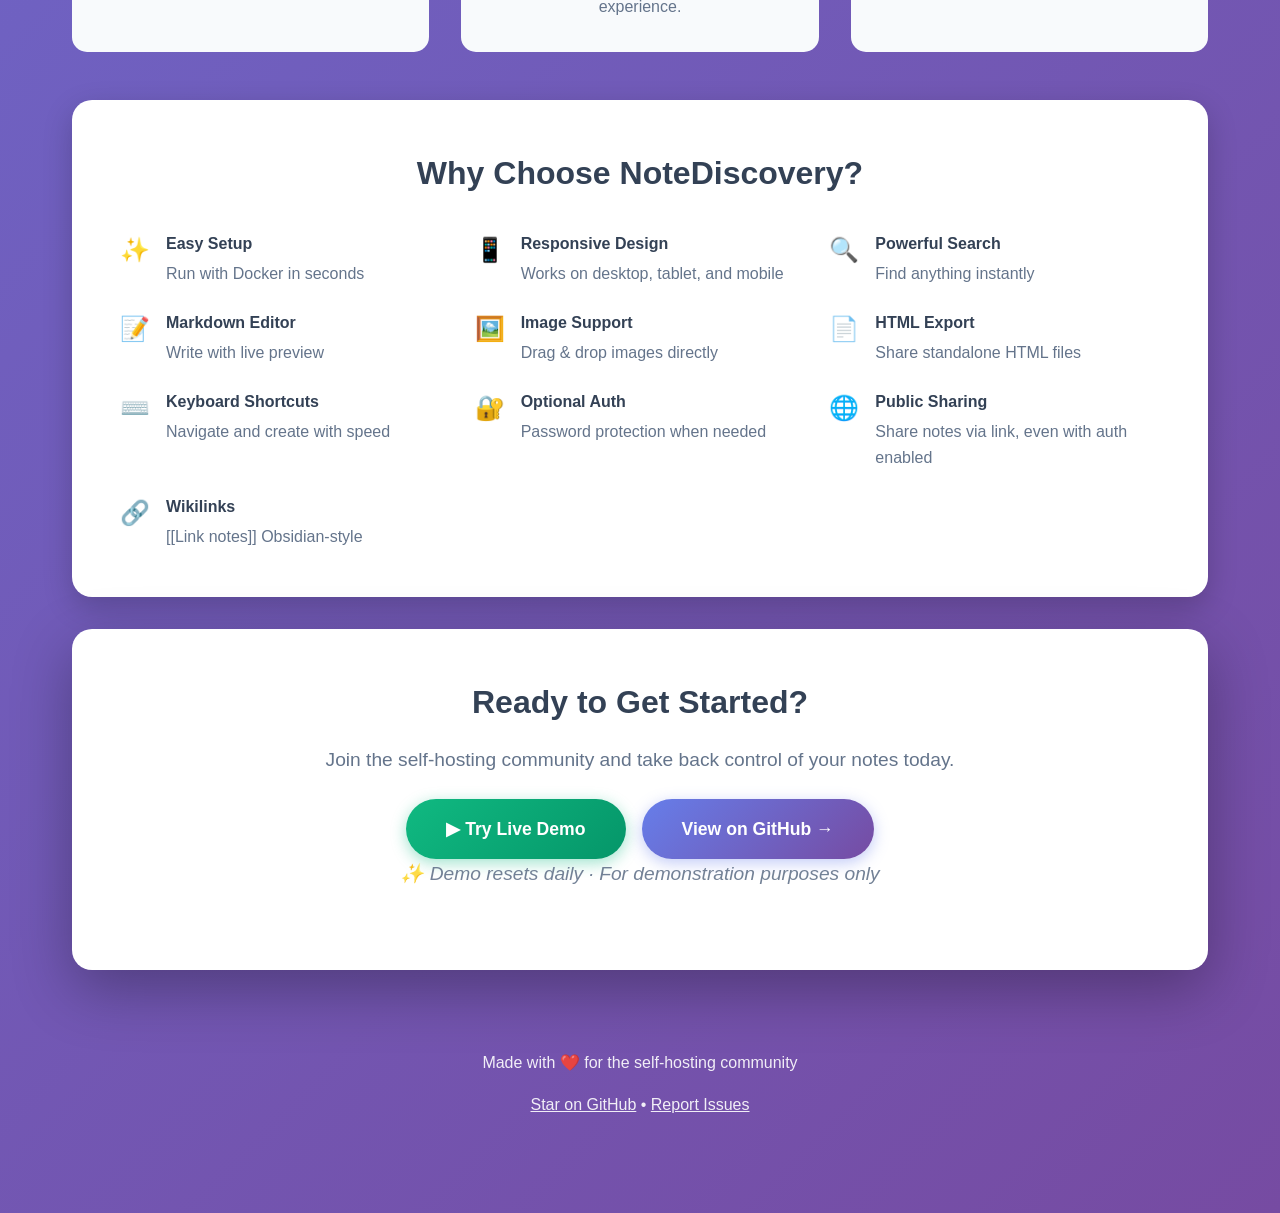
==== commit e044010a: "added new feature to landing page" ====
--- a/docs/index.html
+++ b/docs/index.html
@@ -353,7 +353,7 @@
             animation: fadeInScale 0.6s ease-out forwards;
         }
 
-        /* Stagger animation delays for feature cards */
+        /* Stagger animation delays for feature cards (5 rows × 3 cols = 15 cards) */
         .feature.animated:nth-child(1) { animation-delay: 0s; }
         .feature.animated:nth-child(2) { animation-delay: 0.1s; }
         .feature.animated:nth-child(3) { animation-delay: 0.2s; }
@@ -367,6 +367,8 @@
         .feature.animated:nth-child(11) { animation-delay: 0.25s; }
         .feature.animated:nth-child(12) { animation-delay: 0.35s; }
         .feature.animated:nth-child(13) { animation-delay: 0.2s; }
+        .feature.animated:nth-child(14) { animation-delay: 0.3s; }
+        .feature.animated:nth-child(15) { animation-delay: 0.4s; }
 
         .screenshot-section {
             margin: 4rem 0 3rem 0;
@@ -702,7 +704,7 @@
             <div class="screenshot-container">
                 <div class="carousel">
                     <div class="carousel-track" id="carouselTrack">
-                        <!-- Slide 1: Main Interface (Light) -->
+                        <!-- Slide 1: Main Interface -->
                         <div class="carousel-slide">
                             <div class="screenshot-frame">
                                 <div class="screenshot-window-bar">
@@ -713,9 +715,10 @@
                                     </div>
                                     <span class="screenshot-title">Editor View • Main Interface</span>
                                 </div>
-                                <img src="carousel-1.jpg" alt="NoteDiscovery Editor - Light Theme" loading="lazy">
+                                <img src="carousel-1.jpg" alt="NoteDiscovery Main Interface" loading="lazy">
                             </div>
                         </div>
+                        <!-- Slide 2: Search -->
                         <div class="carousel-slide">
                             <div class="screenshot-frame">
                                 <div class="screenshot-window-bar">
@@ -724,11 +727,12 @@
                                         <div class="screenshot-dot"></div>
                                         <div class="screenshot-dot"></div>
                                     </div>
-                                    <span class="screenshot-title">Editor View • Search Notes</span>
+                                    <span class="screenshot-title">Smart Search • Find Anything Instantly</span>
                                 </div>
-                                <img src="carousel-2.jpg" alt="NoteDiscovery Editor - Dark Theme" loading="lazy">
+                                <img src="carousel-2.jpg" alt="NoteDiscovery Smart Search" loading="lazy">
                             </div>
                         </div>
+                        <!-- Slide 3: Tag Filter -->
                         <div class="carousel-slide">
                             <div class="screenshot-frame">
                                 <div class="screenshot-window-bar">
@@ -737,11 +741,12 @@
                                         <div class="screenshot-dot"></div>
                                         <div class="screenshot-dot"></div>
                                     </div>
-                                    <span class="screenshot-title">Graph View • Note Connections</span>
+                                    <span class="screenshot-title">Tag Filtering • Organize by Topics</span>
                                 </div>
-                                <img src="carousel-3.jpg" alt="NoteDiscovery Graph View" loading="lazy">
+                                <img src="carousel-3.jpg" alt="NoteDiscovery Tag Filtering" loading="lazy">
                             </div>
                         </div>
+                        <!-- Slide 4: Outline -->
                         <div class="carousel-slide">
                             <div class="screenshot-frame">
                                 <div class="screenshot-window-bar">
@@ -750,9 +755,51 @@
                                         <div class="screenshot-dot"></div>
                                         <div class="screenshot-dot"></div>
                                     </div>
-                                    <span class="screenshot-title">Frontmatter Metadata • Note Tag Search</span>
+                                    <span class="screenshot-title">Outline Panel • Navigate Headings</span>
                                 </div>
-                                <img src="carousel-4.jpg" alt="NoteDiscovery Mobile View" loading="lazy">
+                                <img src="carousel-4.jpg" alt="NoteDiscovery Outline Panel" loading="lazy">
+                            </div>
+                        </div>
+                        <!-- Slide 5: Card View -->
+                        <div class="carousel-slide">
+                            <div class="screenshot-frame">
+                                <div class="screenshot-window-bar">
+                                    <div class="screenshot-dots">
+                                        <div class="screenshot-dot"></div>
+                                        <div class="screenshot-dot"></div>
+                                        <div class="screenshot-dot"></div>
+                                    </div>
+                                    <span class="screenshot-title">Card View • Visual Organization</span>
+                                </div>
+                                <img src="carousel-5.jpg" alt="NoteDiscovery Card View" loading="lazy">
+                            </div>
+                        </div>
+                        <!-- Slide 6: Graph View -->
+                        <div class="carousel-slide">
+                            <div class="screenshot-frame">
+                                <div class="screenshot-window-bar">
+                                    <div class="screenshot-dots">
+                                        <div class="screenshot-dot"></div>
+                                        <div class="screenshot-dot"></div>
+                                        <div class="screenshot-dot"></div>
+                                    </div>
+                                    <span class="screenshot-title">Graph View • Visualize Connections</span>
+                                </div>
+                                <img src="carousel-6.jpg" alt="NoteDiscovery Graph View" loading="lazy">
+                            </div>
+                        </div>
+                        <!-- Slide 7: Mobile Support -->
+                        <div class="carousel-slide">
+                            <div class="screenshot-frame">
+                                <div class="screenshot-window-bar">
+                                    <div class="screenshot-dots">
+                                        <div class="screenshot-dot"></div>
+                                        <div class="screenshot-dot"></div>
+                                        <div class="screenshot-dot"></div>
+                                    </div>
+                                    <span class="screenshot-title">Mobile Ready • Notes On The Go</span>
+                                </div>
+                                <img src="carousel-7.png" alt="NoteDiscovery Mobile Support" loading="lazy">
                             </div>
                         </div>
                     </div>
@@ -765,6 +812,9 @@
                         <button class="carousel-indicator" onclick="goToSlide(1)" aria-label="Slide 2"></button>
                         <button class="carousel-indicator" onclick="goToSlide(2)" aria-label="Slide 3"></button>
                         <button class="carousel-indicator" onclick="goToSlide(3)" aria-label="Slide 4"></button>
+                        <button class="carousel-indicator" onclick="goToSlide(4)" aria-label="Slide 5"></button>
+                        <button class="carousel-indicator" onclick="goToSlide(5)" aria-label="Slide 6"></button>
+                        <button class="carousel-indicator" onclick="goToSlide(6)" aria-label="Slide 7"></button>
                     </div>
                     <button class="carousel-btn" onclick="moveCarousel(1)" aria-label="Next screenshot">›</button>
                 </div>
@@ -785,12 +835,6 @@
             </div>
 
             <div class="feature animate-on-scroll">
-                <div class="feature-icon">🚀</div>
-                <h3>Lightning Fast</h3>
-                <p>Instant search and navigation. Works offline, always responsive.</p>
-            </div>
-
-            <div class="feature animate-on-scroll">
                 <div class="feature-icon">🧮</div>
                 <h3>LaTeX Math</h3>
                 <p>Beautiful equation rendering with MathJax. Perfect for scientific notes.</p>
@@ -821,12 +865,6 @@
             </div>
 
             <div class="feature animate-on-scroll">
-                <div class="feature-icon">🔗</div>
-                <h3>Wikilinks</h3>
-                <p>Link notes with [[double brackets]] Obsidian-style. Jump to sections with [[note#heading]] anchors.</p>
-            </div>
-
-            <div class="feature animate-on-scroll">
                 <div class="feature-icon">🕸️</div>
                 <h3>Graph View</h3>
                 <p>Interactive visualization of connected notes. Drag to explore relationships.</p>
@@ -860,6 +898,18 @@
                 <div class="feature-icon">🔌</div>
                 <h3>Extensible</h3>
                 <p>Plugin system lets you add custom features and integrations.</p>
+            </div>
+
+            <div class="feature animate-on-scroll">
+                <div class="feature-icon">📲</div>
+                <h3>Install as App</h3>
+                <p>Progressive Web App (PWA) - install on desktop or mobile for a native experience.</p>
+            </div>
+
+            <div class="feature animate-on-scroll">
+                <div class="feature-icon">🌍</div>
+                <h3>Multi-Language</h3>
+                <p>Built-in translations for English, Spanish, German, and French. Easy to add more.</p>
             </div>
         </div>
 
@@ -899,38 +949,6 @@
                 </div>
 
                 <div class="benefit-item">
-                    <span class="emoji">🌙</span>
-                    <div class="text">
-                        <strong>Dark Mode</strong>
-                        Easy on the eyes
-                    </div>
-                </div>
-
-                <div class="benefit-item">
-                    <span class="emoji">💻</span>
-                    <div class="text">
-                        <strong>Self-Hosted</strong>
-                        You own your data
-                    </div>
-                </div>
-
-                <div class="benefit-item">
-                    <span class="emoji">🔗</span>
-                    <div class="text">
-                        <strong>Wikilinks</strong>
-                        [[Link notes]] Obsidian-style
-                    </div>
-                </div>
-
-                <div class="benefit-item">
-                    <span class="emoji">🕸️</span>
-                    <div class="text">
-                        <strong>Graph View</strong>
-                        Visualize note connections
-                    </div>
-                </div>
-
-                <div class="benefit-item">
                     <span class="emoji">🖼️</span>
                     <div class="text">
                         <strong>Image Support</strong>
@@ -963,10 +981,18 @@
                 </div>
 
                 <div class="benefit-item">
-                    <span class="emoji">⚙️</span>
+                    <span class="emoji">🌐</span>
                     <div class="text">
-                        <strong>Properties Panel</strong>
-                        View frontmatter metadata at a glance
+                        <strong>Public Sharing</strong>
+                        Share notes via link, even with auth enabled
+                    </div>
+                </div>
+
+                <div class="benefit-item">
+                    <span class="emoji">🔗</span>
+                    <div class="text">
+                        <strong>Wikilinks</strong>
+                        [[Link notes]] Obsidian-style
                     </div>
                 </div>
             </div>
@@ -1045,7 +1071,7 @@
 
         // Screenshot Carousel
         let currentSlide = 0;
-        const totalSlides = 4;
+        const totalSlides = 7;
         let autoPlayInterval;
 
         function updateCarousel() {
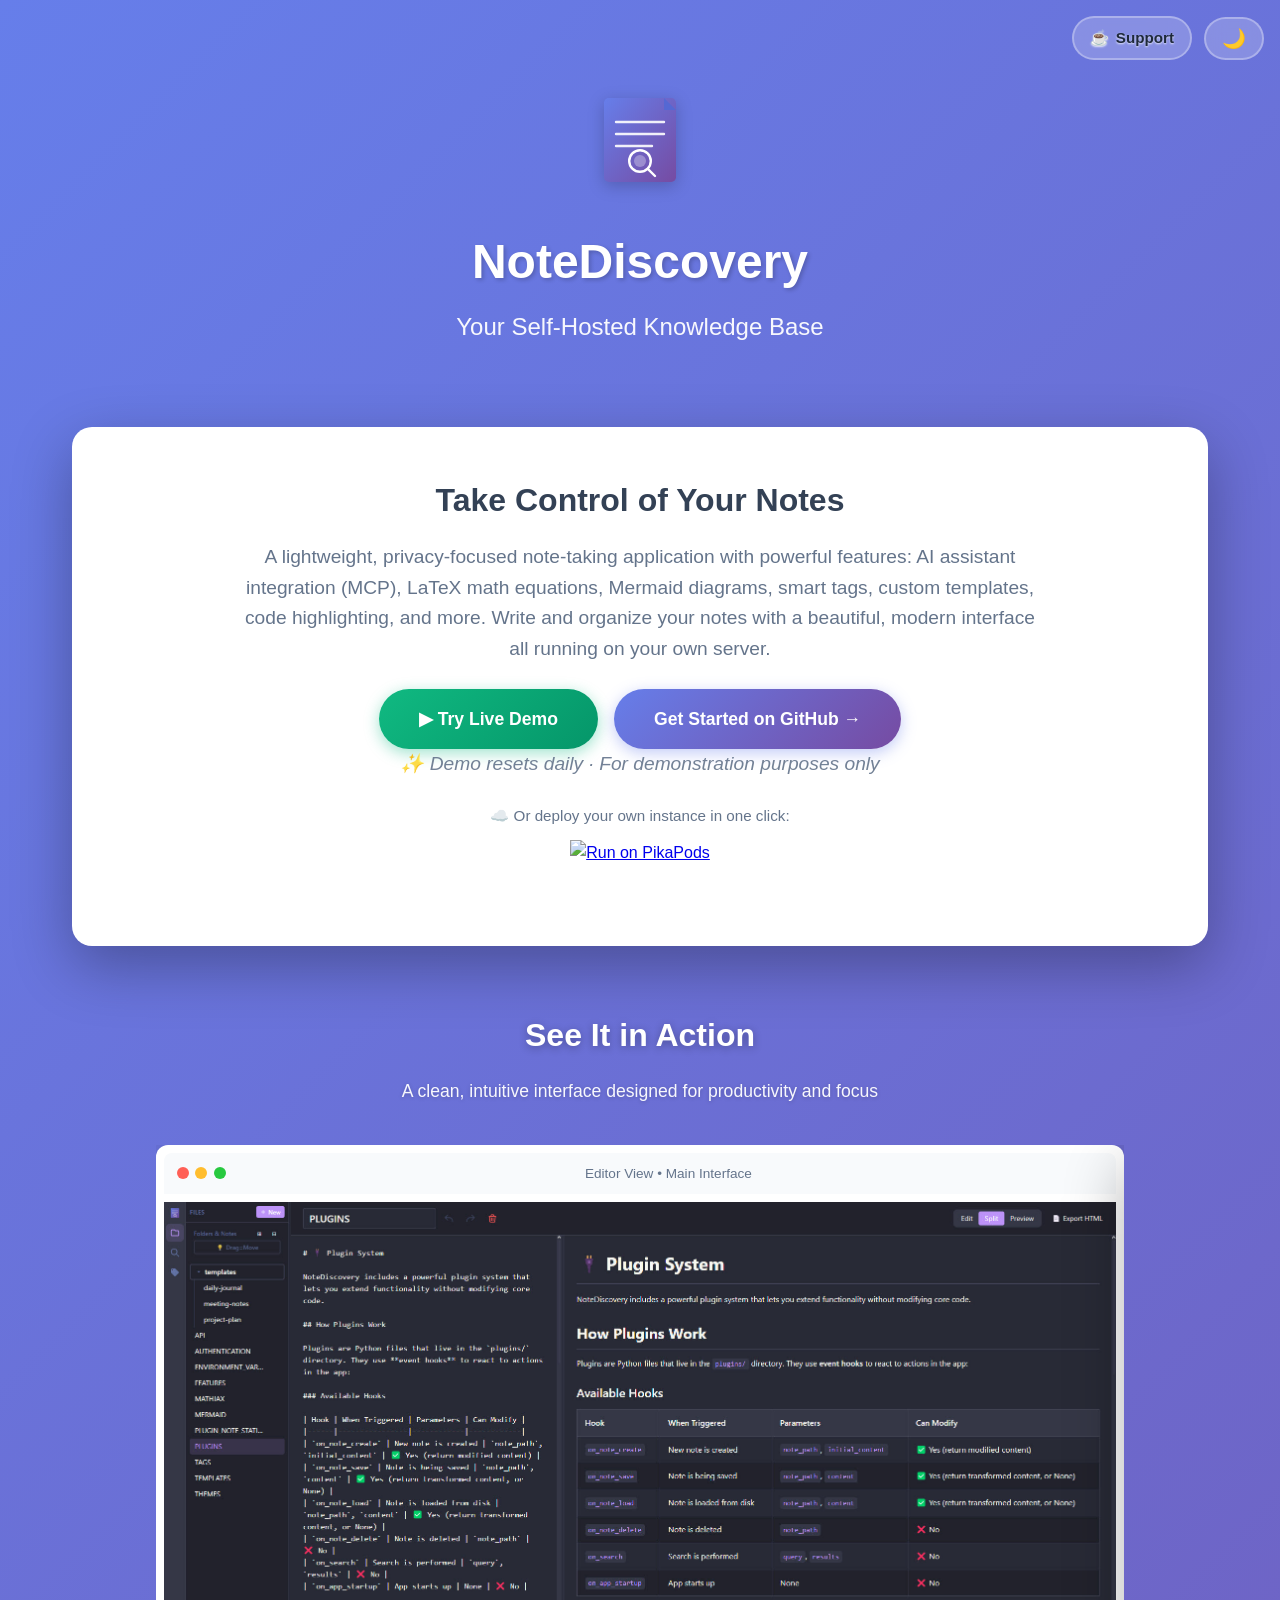
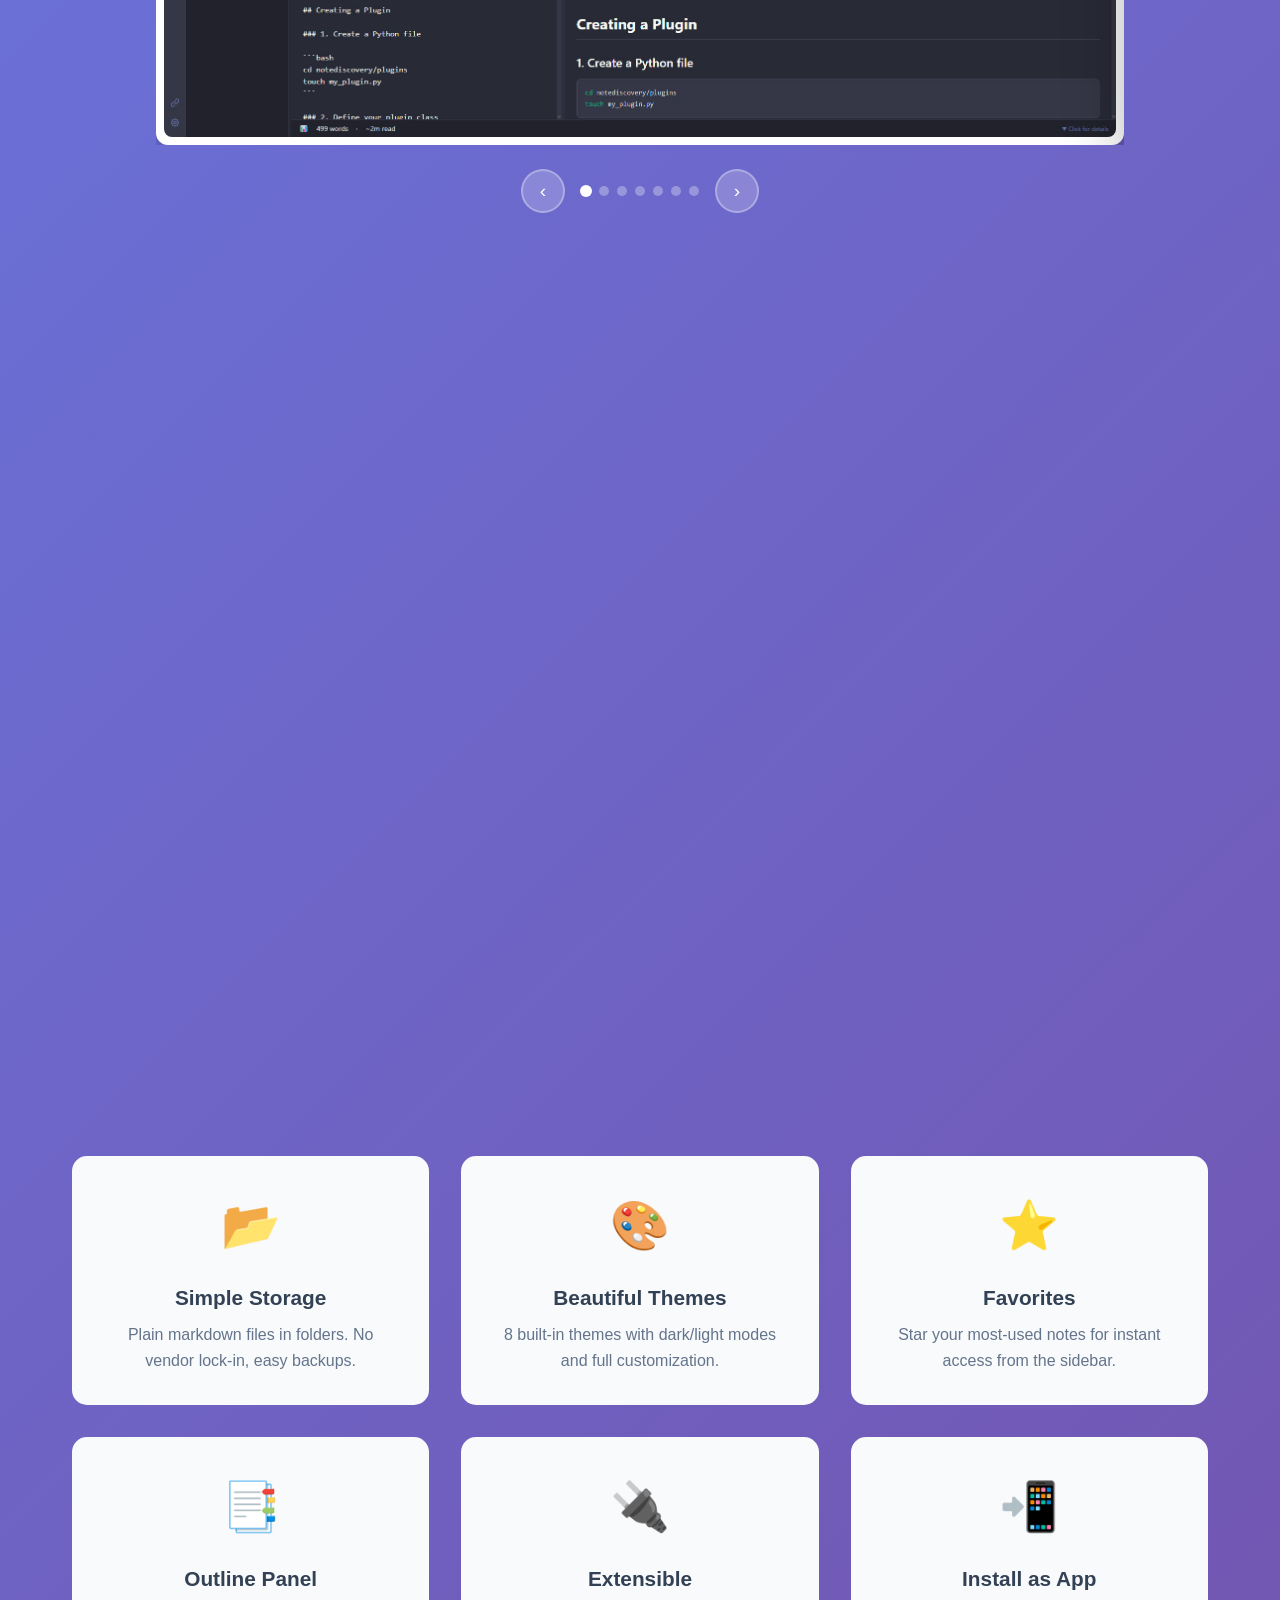
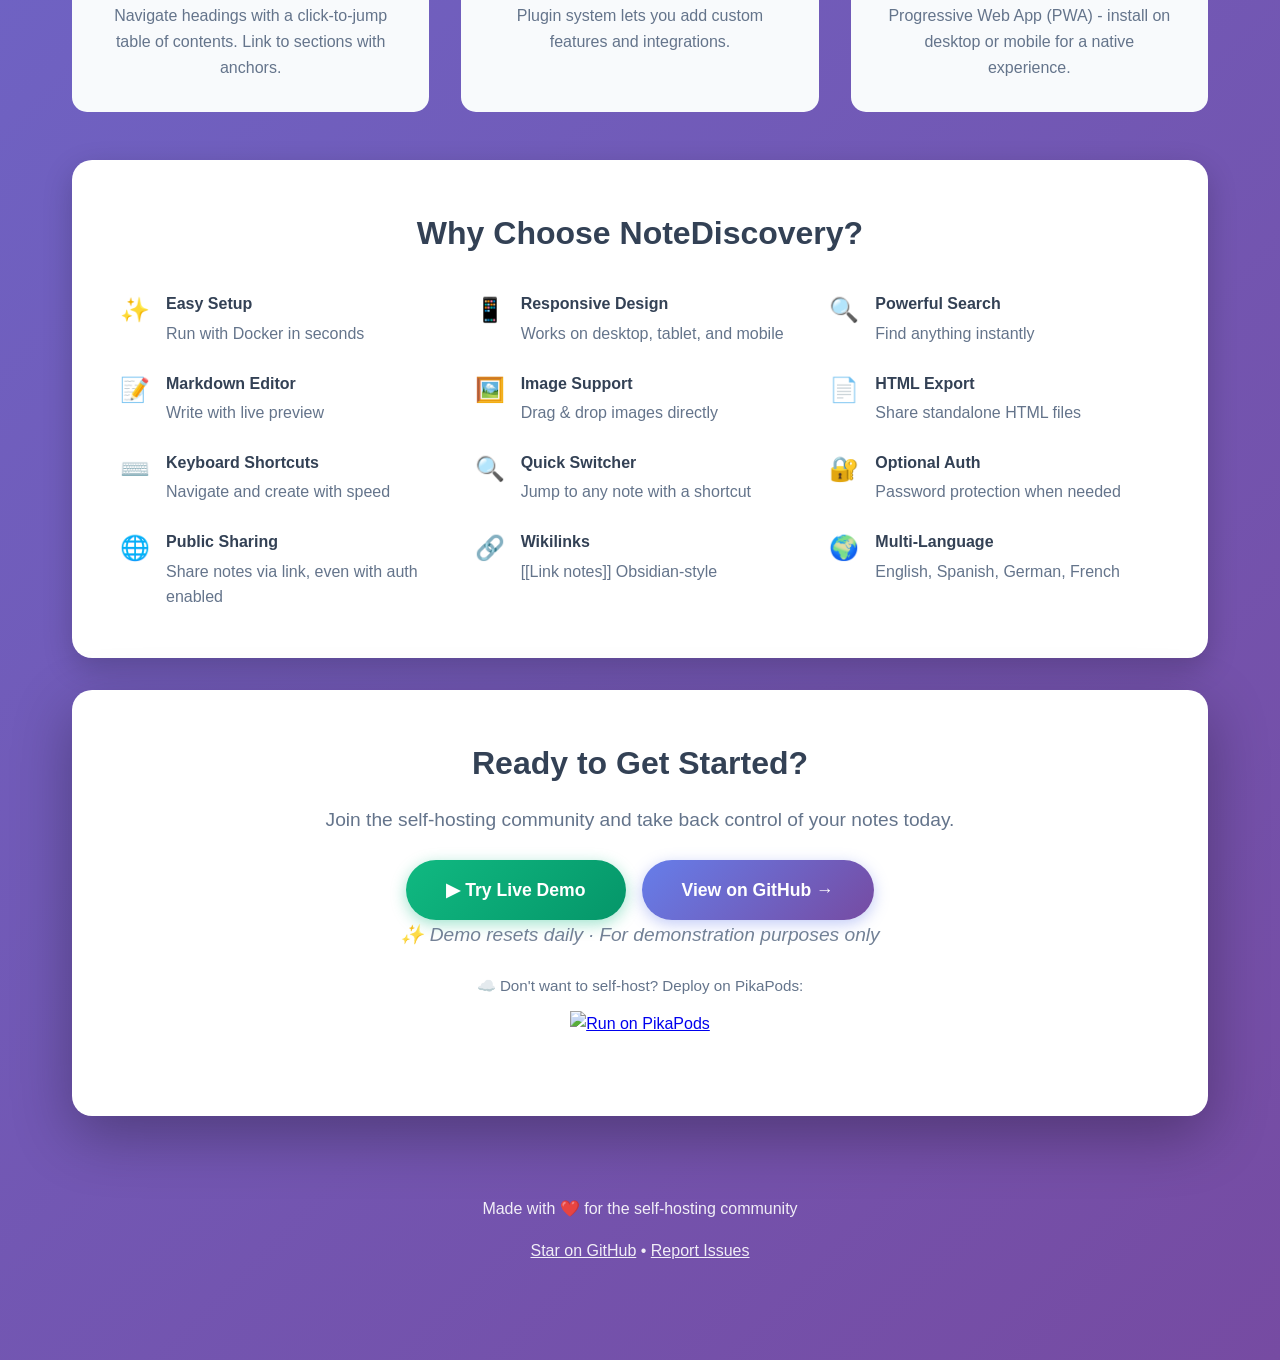
==== commit 0702812c: "Merge pull request #185 from gamosoft/features/mcp Features/mcp" ====
--- a/docs/index.html
+++ b/docs/index.html
@@ -7,8 +7,8 @@
     <!-- Primary Meta Tags -->
     <title>NoteDiscovery - Your Self-Hosted Knowledge Base</title>
     <meta name="title" content="NoteDiscovery - Your Self-Hosted Knowledge Base">
-    <meta name="description" content="A lightweight, privacy-focused Markdown note-taking application with wikilinks, graph view, LaTeX math, Mermaid diagrams, tags, templates, and code highlighting. Self-hosted, free, and open source.">
-    <meta name="keywords" content="note taking, markdown editor, self-hosted, knowledge base, open source, privacy, notes app, docker, second brain, obsidian alternative, notion, evernote, onenote, latex, mermaid, diagrams, math equations, templates, tags, yaml frontmatter">
+    <meta name="description" content="A lightweight, privacy-focused Markdown note-taking application with AI assistant integration (MCP), wikilinks, graph view, LaTeX math, Mermaid diagrams, tags, templates, and code highlighting. Works with Claude, Cursor, and other AI tools. Self-hosted, free, and open source.">
+    <meta name="keywords" content="note taking, markdown editor, self-hosted, knowledge base, open source, privacy, notes app, docker, second brain, obsidian alternative, notion, evernote, onenote, latex, mermaid, diagrams, math equations, templates, tags, yaml frontmatter, AI assistant, MCP, model context protocol, Claude, Cursor, AI notes, AI knowledge base, AI-powered notes">
     <meta name="author" content="Gamosoft">
     <meta name="robots" content="index, follow">
     <link rel="canonical" href="https://www.notediscovery.com">
@@ -17,7 +17,7 @@
     <meta property="og:type" content="website">
     <meta property="og:url" content="https://www.notediscovery.com">
     <meta property="og:title" content="NoteDiscovery - Your Self-Hosted Knowledge Base">
-    <meta property="og:description" content="A lightweight, privacy-focused Markdown note-taking application with wikilinks, LaTeX math, Mermaid diagrams, tags, templates, and code highlighting. Self-hosted, free, and open source.">
+    <meta property="og:description" content="AI-powered note-taking with MCP integration for Claude, Cursor & more. LaTeX math, Mermaid diagrams, graph view, wikilinks. Self-hosted, free, and open source.">
     <meta property="og:image" content="https://www.notediscovery.com/og-image.png">
     <meta property="og:image:width" content="1200">
     <meta property="og:image:height" content="630">
@@ -28,7 +28,7 @@
     <meta name="twitter:site" content="@gamosoft">
     <meta name="twitter:creator" content="@gamosoft">
     <meta name="twitter:title" content="NoteDiscovery - Your Self-Hosted Knowledge Base">
-    <meta name="twitter:description" content="A lightweight, privacy-focused note-taking application with LaTeX math, Mermaid diagrams, tags, templates, and code highlighting. Self-hosted, free, and open source.">
+    <meta name="twitter:description" content="AI-powered note-taking with MCP integration for Claude & Cursor. LaTeX, Mermaid diagrams, graph view. Self-hosted, free, open source.">
     <meta name="twitter:image" content="https://www.notediscovery.com/og-image.png">
     <meta name="twitter:image:alt" content="NoteDiscovery - Self-hosted note-taking application interface">
     
@@ -689,12 +689,18 @@
         <div class="hero animate-on-scroll">
             <div class="hero-content">
                 <h2>Take Control of Your Notes</h2>
-                <p>A lightweight, privacy-focused note-taking application with powerful features: LaTeX math equations, Mermaid diagrams, smart tags, custom templates, code highlighting, and more. Write, organize, and discover your notes with a beautiful, modern interface—all running on your own server.</p>
+                <p>A lightweight, privacy-focused note-taking application with powerful features: AI assistant integration (MCP), LaTeX math equations, Mermaid diagrams, smart tags, custom templates, code highlighting, and more. Write and organize your notes with a beautiful, modern interface all running on your own server.</p>
                 <div class="cta-buttons">
                     <a href="https://gamosoft-notediscovery-demo.hf.space" class="cta-button demo" target="_blank" rel="noopener">Try Live Demo</a>
                     <a href="https://github.com/gamosoft/NoteDiscovery" class="cta-button" target="_blank" rel="noopener">Get Started on GitHub →</a>
                 </div>
                 <p class="demo-notice">✨ Demo resets daily · For demonstration purposes only</p>
+                <div class="pikapods-deploy" style="margin-top: 1.5rem;">
+                    <p style="margin-bottom: 0.75rem; font-size: 0.95rem;">☁️ Or deploy your own instance in one click:</p>
+                    <a href="https://www.pikapods.com/pods?run=notediscovery" target="_blank" rel="noopener">
+                        <img src="https://www.pikapods.com/static/run-button.svg" alt="Run on PikaPods" style="height: 40px; transition: transform 0.2s;" onmouseover="this.style.transform='scale(1.05)'" onmouseout="this.style.transform='scale(1)'">
+                    </a>
+                </div>
             </div>
         </div>
 
@@ -835,6 +841,12 @@
             </div>
 
             <div class="feature animate-on-scroll">
+                <div class="feature-icon">🤖</div>
+                <h3>AI Assistant Ready</h3>
+                <p>MCP integration lets Claude, Cursor & other AI tools search, create, and organize your notes.</p>
+            </div>
+
+            <div class="feature animate-on-scroll">
                 <div class="feature-icon">🧮</div>
                 <h3>LaTeX Math</h3>
                 <p>Beautiful equation rendering with MathJax. Perfect for scientific notes.</p>
@@ -906,11 +918,6 @@
                 <p>Progressive Web App (PWA) - install on desktop or mobile for a native experience.</p>
             </div>
 
-            <div class="feature animate-on-scroll">
-                <div class="feature-icon">🌍</div>
-                <h3>Multi-Language</h3>
-                <p>Built-in translations for English, Spanish, German, and French. Easy to add more.</p>
-            </div>
         </div>
 
         <div class="benefits animate-on-scroll">
@@ -973,6 +980,14 @@
                 </div>
 
                 <div class="benefit-item">
+                    <span class="emoji">🔍</span>
+                    <div class="text">
+                        <strong>Quick Switcher</strong>
+                        Jump to any note with a shortcut
+                    </div>
+                </div>
+
+                <div class="benefit-item">
                     <span class="emoji">🔐</span>
                     <div class="text">
                         <strong>Optional Auth</strong>
@@ -993,6 +1008,14 @@
                     <div class="text">
                         <strong>Wikilinks</strong>
                         [[Link notes]] Obsidian-style
+                    </div>
+                </div>
+
+                <div class="benefit-item">
+                    <span class="emoji">🌍</span>
+                    <div class="text">
+                        <strong>Multi-Language</strong>
+                        English, Spanish, German, French
                     </div>
                 </div>
             </div>
@@ -1007,6 +1030,12 @@
                     <a href="https://github.com/gamosoft/NoteDiscovery" class="cta-button" target="_blank" rel="noopener">View on GitHub →</a>
                 </div>
                 <p class="demo-notice">✨ Demo resets daily · For demonstration purposes only</p>
+                <div class="pikapods-deploy" style="margin-top: 1.5rem;">
+                    <p style="margin-bottom: 0.75rem; font-size: 0.95rem;">☁️ Don't want to self-host? Deploy on PikaPods:</p>
+                    <a href="https://www.pikapods.com/pods?run=notediscovery" target="_blank" rel="noopener">
+                        <img src="https://www.pikapods.com/static/run-button.svg" alt="Run on PikaPods" style="height: 40px; transition: transform 0.2s;" onmouseover="this.style.transform='scale(1.05)'" onmouseout="this.style.transform='scale(1)'">
+                    </a>
+                </div>
             </div>
         </div>
 
@@ -1033,12 +1062,17 @@
             const icon = document.getElementById('theme-icon');
             icon.textContent = newTheme === 'light' ? '🌙' : '☀️';
         }
+        
+        function getBrowserThemePreference() {
+            const prefersDarkMode = window.matchMedia('(prefers-color-scheme: dark)').matches;
+            return prefersDarkMode ? 'dark' : 'light';
+        }
 
         // Load saved theme on page load
         (function() {
-            const savedTheme = localStorage.getItem('theme') || 'light';
+            const savedTheme = localStorage.getItem('theme') || getBrowserThemePreference();
             document.documentElement.setAttribute('data-theme', savedTheme);
-            
+
             // Update icon
             const icon = document.getElementById('theme-icon');
             icon.textContent = savedTheme === 'light' ? '🌙' : '☀️';
@@ -1157,11 +1191,11 @@
       "@context": "https://schema.org",
       "@type": "SoftwareApplication",
       "name": "NoteDiscovery",
-      "description": "A lightweight, Obsidian and Evernote alternative, privacy-focused Markdown note-taking application with LaTeX math, Mermaid diagrams, and code highlighting. Self-hosted, free, and open source.",
+      "description": "A lightweight, AI-powered Markdown note-taking application with MCP integration for Claude, Cursor and other AI assistants. Features LaTeX math, Mermaid diagrams, graph view, and code highlighting. Self-hosted Obsidian and Evernote alternative. Free and open source.",
       "url": "https://www.notediscovery.com",
       "applicationCategory": "ProductivityApplication",
       "operatingSystem": "Linux, Windows, macOS",
-      "featureList": "Markdown editor, Wikilinks, Graph view, LaTeX math equations, Mermaid diagrams, Code syntax highlighting, Dark mode, Plugin system, Internal links, Properties panel, HTML export, Full-text search, Self-hosted, Obsidian, Evernote, Notion, Onenote, Second brain",
+      "featureList": "AI assistant integration, MCP (Model Context Protocol), Claude integration, Cursor integration, Markdown editor, Wikilinks, Graph view, LaTeX math equations, Mermaid diagrams, Code syntax highlighting, Dark mode, Plugin system, Internal links, Properties panel, HTML export, Full-text search, Self-hosted, Obsidian alternative, Evernote alternative, Notion alternative, Second brain, AI-powered notes",
       "offers": {
         "@type": "Offer",
         "price": "0",
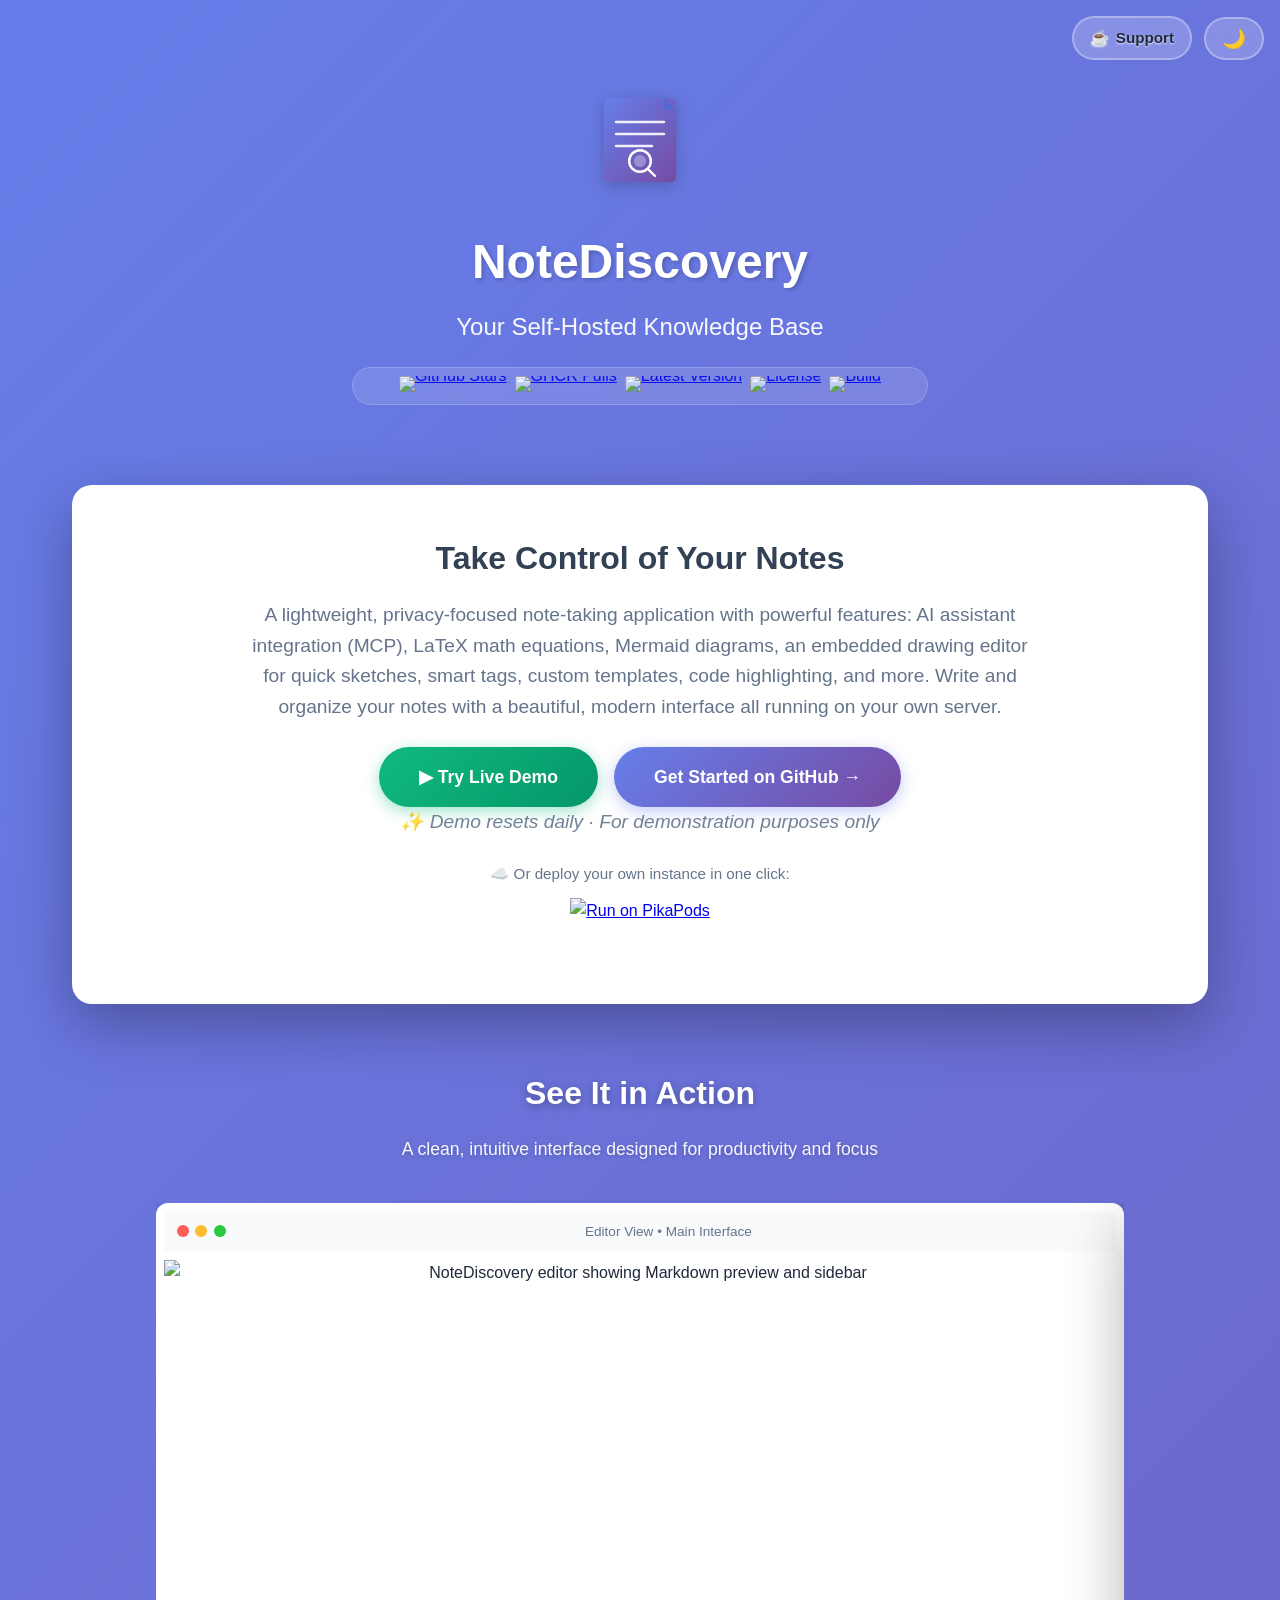
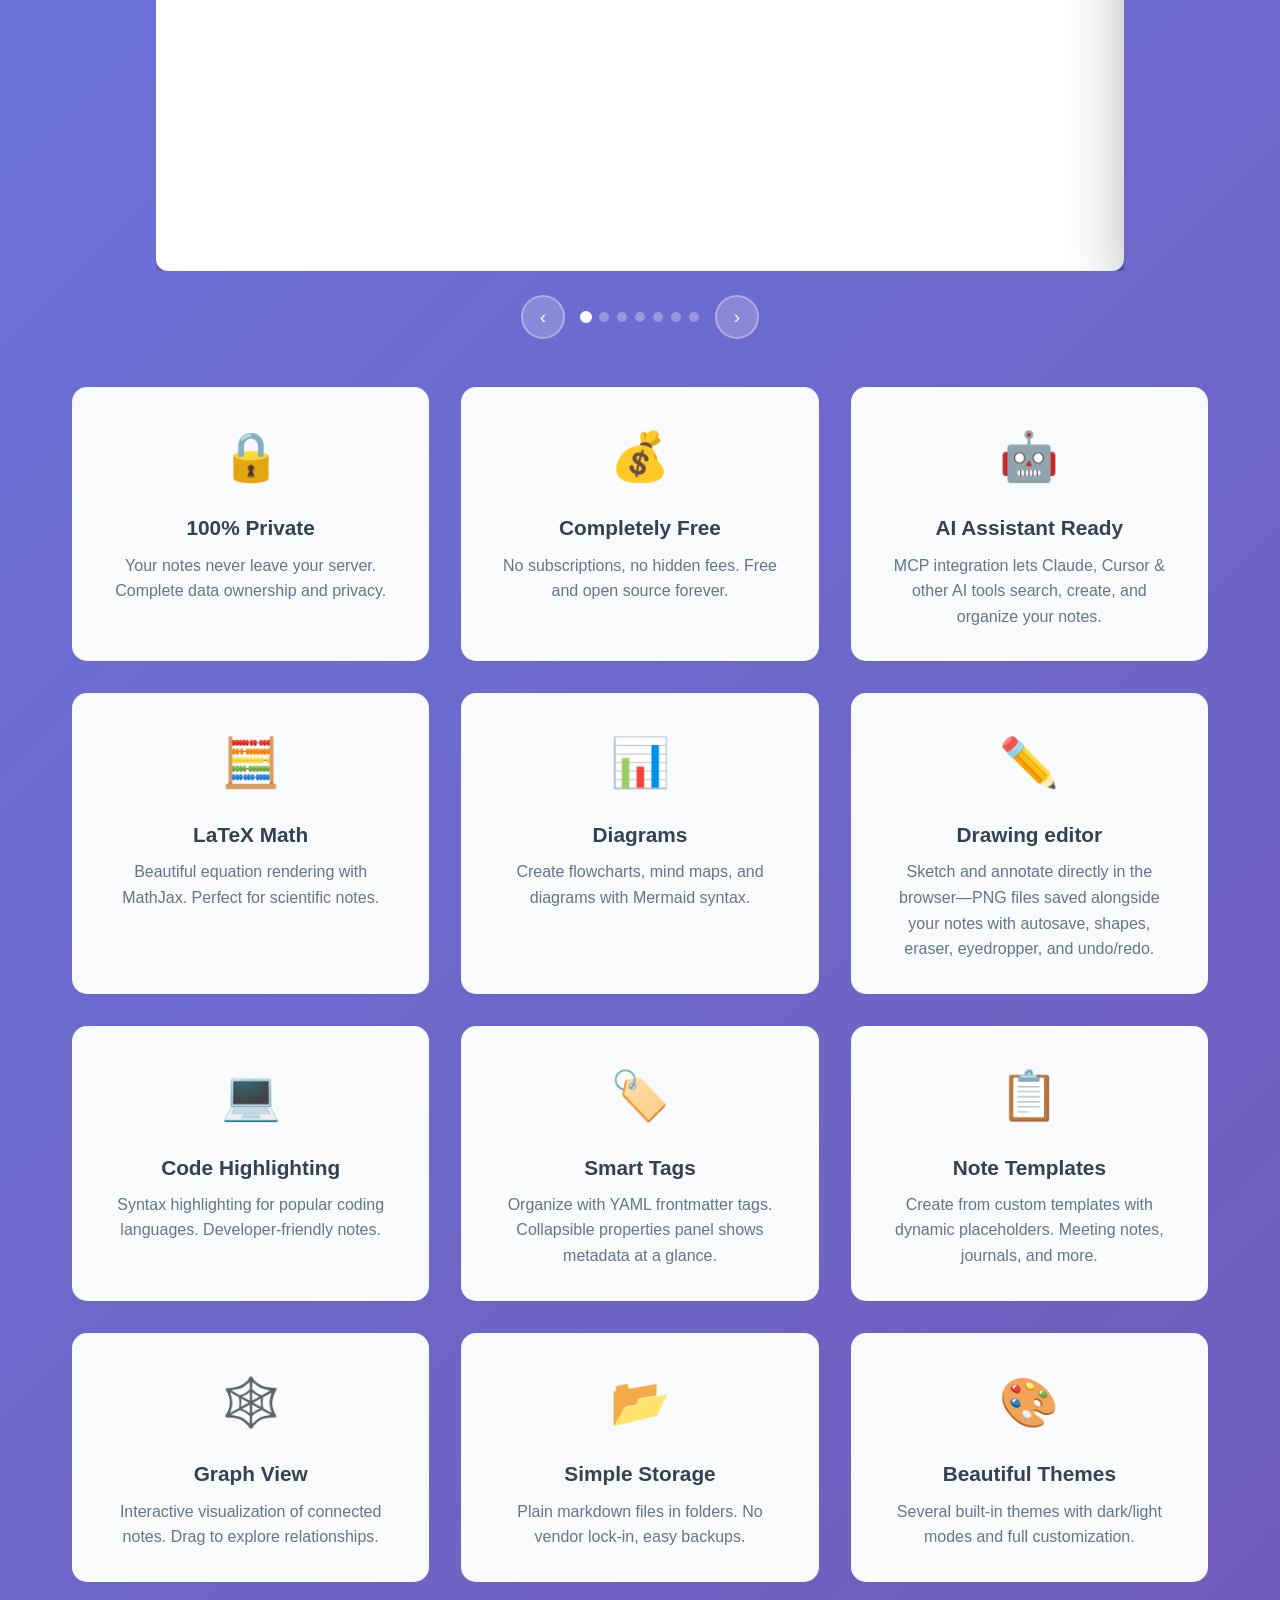
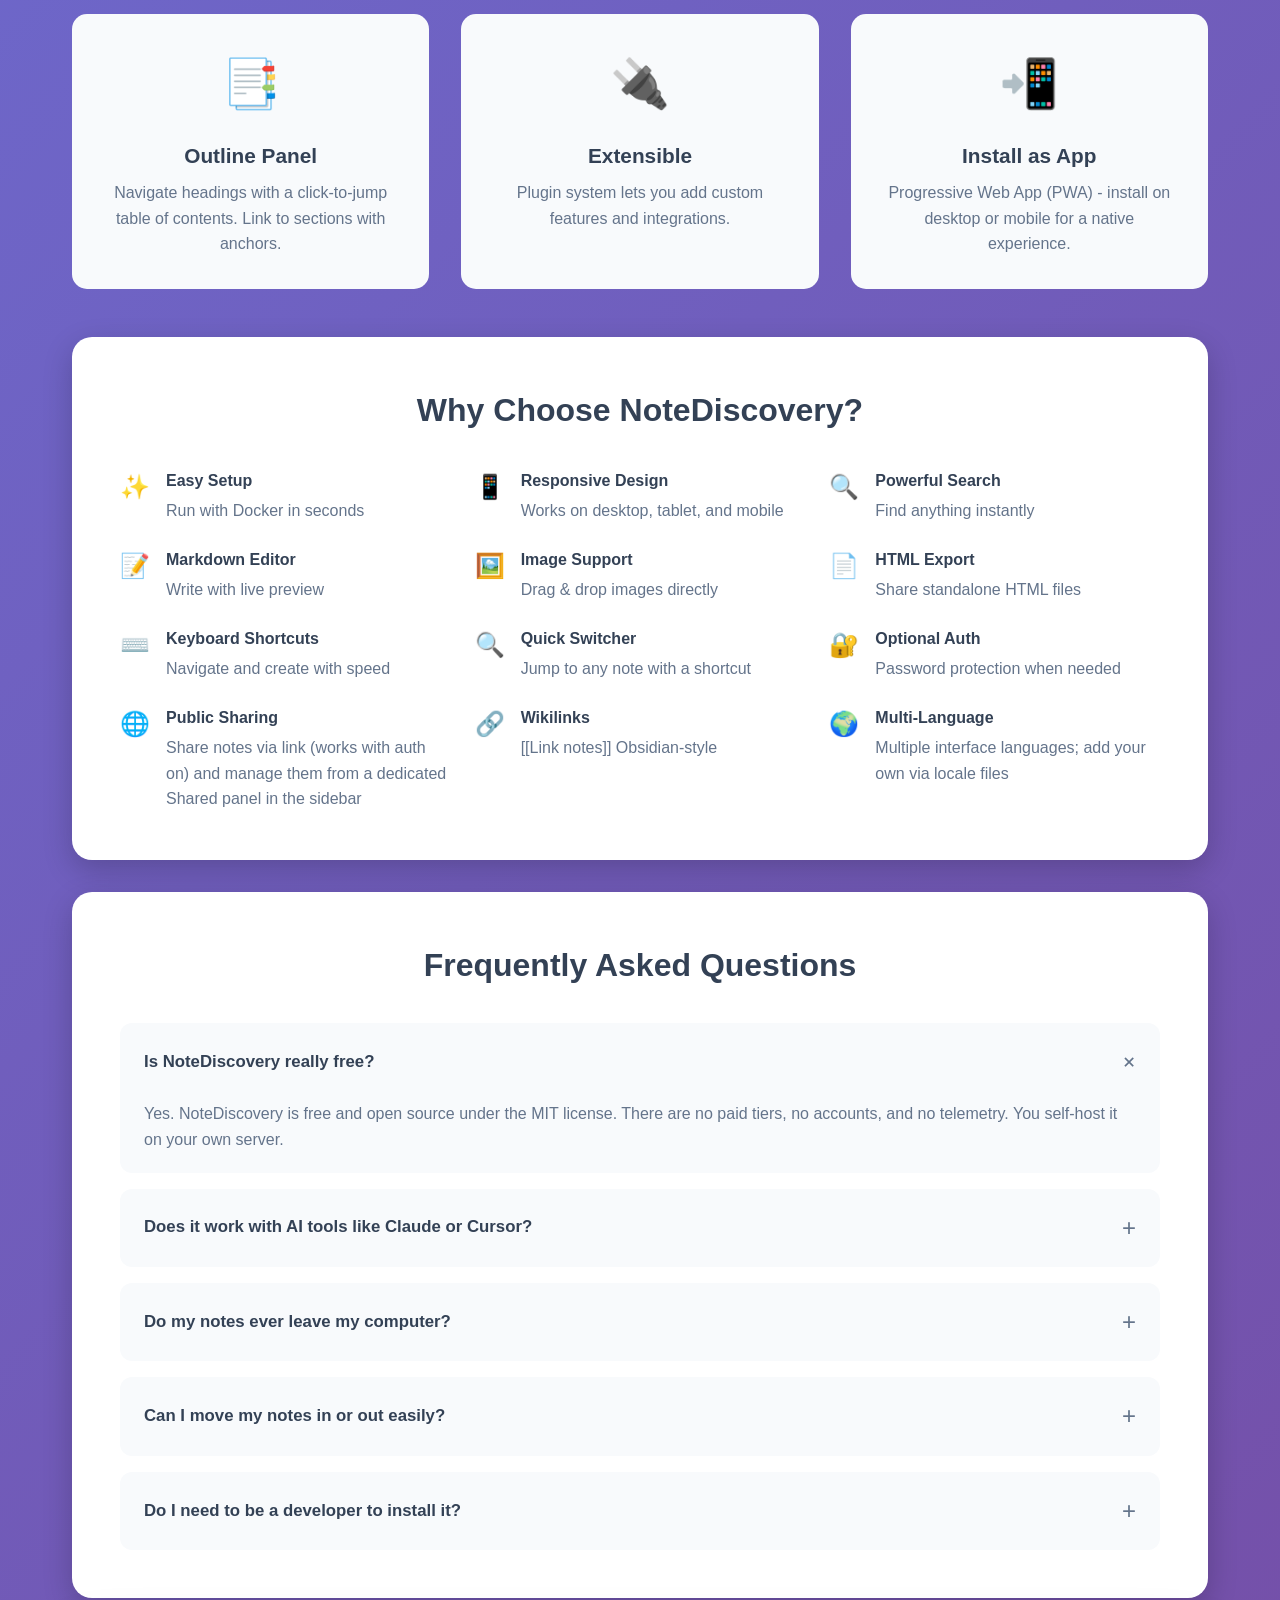
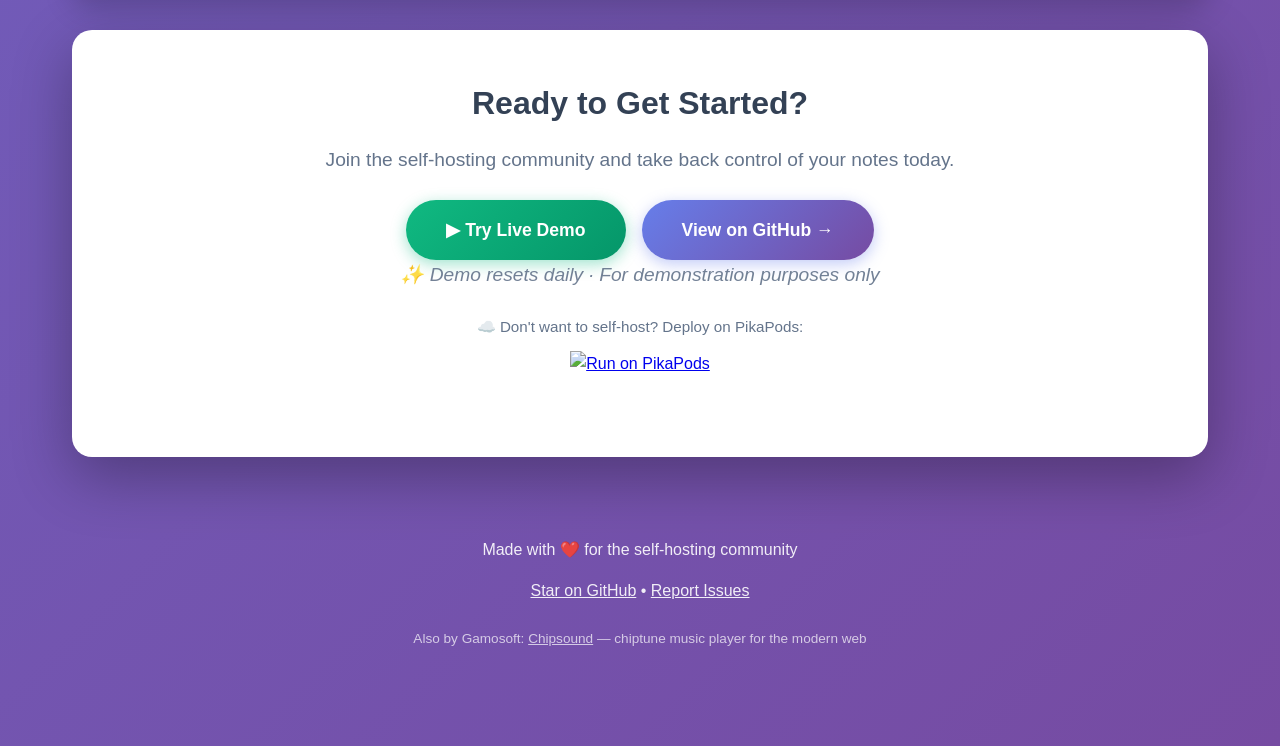
==== commit 76d5ab8d: "Updated version to 0.34.0" ====
--- a/docs/index.html
+++ b/docs/index.html
@@ -7,35 +7,49 @@
     <!-- Primary Meta Tags -->
     <title>NoteDiscovery - Your Self-Hosted Knowledge Base</title>
     <meta name="title" content="NoteDiscovery - Your Self-Hosted Knowledge Base">
-    <meta name="description" content="A lightweight, privacy-focused Markdown note-taking application with AI assistant integration (MCP), wikilinks, graph view, LaTeX math, Mermaid diagrams, tags, templates, and code highlighting. Works with Claude, Cursor, and other AI tools. Self-hosted, free, and open source.">
-    <meta name="keywords" content="note taking, markdown editor, self-hosted, knowledge base, open source, privacy, notes app, docker, second brain, obsidian alternative, notion, evernote, onenote, latex, mermaid, diagrams, math equations, templates, tags, yaml frontmatter, AI assistant, MCP, model context protocol, Claude, Cursor, AI notes, AI knowledge base, AI-powered notes">
+    <meta name="description" content="Self-hosted Markdown knowledge base with AI assistant integration (MCP) for Claude & Cursor, wikilinks, graph view, drawing editor, LaTeX, Mermaid — free and open source.">
+    <meta name="keywords" content="markdown notes, self-hosted, knowledge base, MCP, Claude, Cursor, obsidian alternative, open source">
     <meta name="author" content="Gamosoft">
-    <meta name="robots" content="index, follow">
+    <meta name="robots" content="index, follow, max-image-preview:large">
     <link rel="canonical" href="https://www.notediscovery.com">
-    
+
+    <!-- Preconnect / DNS prefetch for performance -->
+    <link rel="dns-prefetch" href="https://ko-fi.com">
+    <link rel="dns-prefetch" href="https://www.pikapods.com">
+
     <!-- Open Graph / Facebook -->
     <meta property="og:type" content="website">
     <meta property="og:url" content="https://www.notediscovery.com">
     <meta property="og:title" content="NoteDiscovery - Your Self-Hosted Knowledge Base">
-    <meta property="og:description" content="AI-powered note-taking with MCP integration for Claude, Cursor & more. LaTeX math, Mermaid diagrams, graph view, wikilinks. Self-hosted, free, and open source.">
+    <meta property="og:description" content="AI-powered note-taking with MCP integration for Claude, Cursor & more. Wikilinks, graph view, drawing editor, LaTeX, Mermaid. Self-hosted, free, open source.">
     <meta property="og:image" content="https://www.notediscovery.com/og-image.png">
+    <meta property="og:image:type" content="image/png">
     <meta property="og:image:width" content="1200">
     <meta property="og:image:height" content="630">
+    <meta property="og:image:alt" content="NoteDiscovery — self-hosted Markdown knowledge base">
     <meta property="og:site_name" content="NoteDiscovery">
-    
+    <meta property="og:locale" content="en_US">
+
     <!-- Twitter Card -->
     <meta name="twitter:card" content="summary_large_image">
     <meta name="twitter:site" content="@gamosoft">
     <meta name="twitter:creator" content="@gamosoft">
+    <meta name="twitter:url" content="https://www.notediscovery.com">
     <meta name="twitter:title" content="NoteDiscovery - Your Self-Hosted Knowledge Base">
-    <meta name="twitter:description" content="AI-powered note-taking with MCP integration for Claude & Cursor. LaTeX, Mermaid diagrams, graph view. Self-hosted, free, open source.">
+    <meta name="twitter:description" content="AI-powered note-taking with MCP for Claude & Cursor. Wikilinks, graph view, drawing editor, LaTeX, Mermaid. Self-hosted, free, open source.">
     <meta name="twitter:image" content="https://www.notediscovery.com/og-image.png">
-    <meta name="twitter:image:alt" content="NoteDiscovery - Self-hosted note-taking application interface">
-    
-    <!-- Favicon -->
+    <meta name="twitter:image:alt" content="NoteDiscovery — self-hosted Markdown knowledge base">
+
+    <!-- Bing Webmaster Tools -->
+    <meta name="msvalidate.01" content="21885C11E3DF87A9D056AE300EE4B94F" />
+
+    <!-- Favicon (apple-touch-icon must be a raster image; iOS ignores SVG) -->
     <link rel="icon" type="image/svg+xml" href="favicon.svg">
-    <link rel="apple-touch-icon" href="logo.svg">
-    
+    <link rel="apple-touch-icon" href="logo.png">
+
+    <!-- Preload the first carousel slide (LCP element) -->
+    <link rel="preload" as="image" href="carousel-1.webp" type="image/webp" fetchpriority="high">
+
     <!-- Theme Color -->
     <meta name="theme-color" content="#667eea">
     <style>
@@ -166,6 +180,41 @@
             font-weight: 300;
         }
 
+        .project-badges {
+            display: flex;
+            flex-wrap: wrap;
+            justify-content: center;
+            align-items: center;
+            gap: 0.5rem;
+            margin: 1.25rem auto 0;
+            max-width: 36rem;
+            padding: 0.5rem 0.75rem;
+            border-radius: 999px;
+            background: rgba(255, 255, 255, 0.12);
+            backdrop-filter: blur(8px);
+            border: 1px solid rgba(255, 255, 255, 0.18);
+        }
+
+        .project-badges a {
+            display: inline-flex;
+            flex-shrink: 0;
+            line-height: 0;
+            opacity: 0.9;
+            transition: opacity 0.2s ease, transform 0.2s ease;
+        }
+
+        .project-badges a:hover {
+            opacity: 1;
+            transform: translateY(-1px);
+        }
+
+        .project-badges img {
+            height: 20px;
+            width: auto;
+            display: block;
+            border-radius: 3px;
+        }
+
         .hero {
             background: var(--card-bg);
             border-radius: 20px;
@@ -318,6 +367,78 @@
             margin-bottom: 0.25rem;
         }
 
+        .faq {
+            background: var(--card-bg);
+            border-radius: 20px;
+            padding: 3rem;
+            margin: 2rem 0;
+            box-shadow: 0 10px 30px var(--shadow-light);
+            transition: background 0.3s ease;
+        }
+
+        .faq h2 {
+            text-align: center;
+            font-size: 2rem;
+            color: var(--text-header);
+            margin-bottom: 2rem;
+        }
+
+        .faq-item {
+            background: var(--card-secondary);
+            border-radius: 12px;
+            margin-bottom: 1rem;
+            transition: background 0.3s ease;
+        }
+
+        .faq-item:last-child {
+            margin-bottom: 0;
+        }
+
+        .faq-item summary {
+            padding: 1.25rem 1.5rem;
+            cursor: pointer;
+            font-weight: 600;
+            font-size: 1.05rem;
+            color: var(--text-header);
+            display: flex;
+            align-items: center;
+            justify-content: space-between;
+            gap: 1rem;
+            list-style: none;
+        }
+
+        .faq-item summary::-webkit-details-marker {
+            display: none;
+        }
+
+        .faq-item summary::after {
+            content: "+";
+            font-size: 1.5rem;
+            font-weight: 400;
+            color: var(--text-secondary);
+            flex-shrink: 0;
+            transition: transform 0.2s ease;
+        }
+
+        .faq-item[open] summary::after {
+            transform: rotate(45deg);
+        }
+
+        .faq-item summary:hover {
+            color: #667eea;
+        }
+
+        .faq-item summary:focus-visible {
+            outline: 2px solid #667eea;
+            outline-offset: 2px;
+            border-radius: 12px;
+        }
+
+        .faq-answer {
+            padding: 0 1.5rem 1.25rem;
+            color: var(--text-secondary);
+        }
+
         /* Scroll Animations */
         @keyframes fadeInUp {
             from {
@@ -353,7 +474,7 @@
             animation: fadeInScale 0.6s ease-out forwards;
         }
 
-        /* Stagger animation delays for feature cards (5 rows × 3 cols = 15 cards) */
+        /* Stagger animation delays for feature cards (15 cards) */
         .feature.animated:nth-child(1) { animation-delay: 0s; }
         .feature.animated:nth-child(2) { animation-delay: 0.1s; }
         .feature.animated:nth-child(3) { animation-delay: 0.2s; }
@@ -463,6 +584,7 @@
         .screenshot-dot:nth-child(2) { background: #ffbd2e; }
         .screenshot-dot:nth-child(3) { background: #27c93f; }
 
+        .screenshot-frame picture,
         .screenshot-frame img {
             width: 100%;
             height: auto;
@@ -575,6 +697,17 @@
                 font-size: 1.2rem;
             }
 
+            .project-badges {
+                gap: 0.4rem;
+                padding: 0.45rem 0.6rem;
+                border-radius: 1rem;
+                max-width: calc(100% - 1rem);
+            }
+
+            .project-badges img {
+                height: 18px;
+            }
+
             .hero, .benefits {
                 padding: 2rem;
             }
@@ -659,21 +792,32 @@
 
     </style>
 
-    <!-- Google Analytics -->
-    <script async src="https://www.googletagmanager.com/gtag/js?id=G-2TVGZ9N7LF"></script>
+    <!-- Google Analytics — only loads on the canonical domain.
+         Forks and clones deployed elsewhere never contact Google. -->
     <script>
-        window.dataLayer = window.dataLayer || [];
-        function gtag(){dataLayer.push(arguments);}
-        gtag('js', new Date());
-
-        gtag('config', 'G-2TVGZ9N7LF');
-    </script>    
+        (function () {
+            var h = location.hostname;
+            window.__analyticsEnabled = (h === 'notediscovery.com' || h.endsWith('.notediscovery.com'));
+            if (!window.__analyticsEnabled) return;
+
+            var GA_ID = 'G-2TVGZ9N7LF';
+            var s = document.createElement('script');
+            s.async = true;
+            s.src = 'https://www.googletagmanager.com/gtag/js?id=' + GA_ID;
+            document.head.appendChild(s);
+
+            window.dataLayer = window.dataLayer || [];
+            window.gtag = function gtag(){ dataLayer.push(arguments); };
+            gtag('js', new Date());
+            gtag('config', GA_ID);
+        })();
+    </script>
 </head>
 <body>
     <div class="container">
         <header>
             <div class="header-buttons">
-                <a href="https://ko-fi.com/gamosoft" class="kofi-mini" target="_blank" rel="noopener" aria-label="Support on Ko-fi">
+                <a href="https://ko-fi.com/gamosoft" class="kofi-mini" target="_blank" rel="noopener" aria-label="Support on Ko-fi" data-track="cta_kofi_click" data-track-location="header">
                     <span>☕</span>
                     <span>Support</span>
                 </a>
@@ -684,20 +828,37 @@
             <img src="logo.svg" alt="NoteDiscovery Logo" class="logo">
             <h1>NoteDiscovery</h1>
             <p class="tagline">Your Self-Hosted Knowledge Base</p>
+            <nav class="project-badges" aria-label="Project status">
+                <a href="https://github.com/gamosoft/NoteDiscovery/stargazers" target="_blank" rel="noopener" aria-label="GitHub stars">
+                    <img alt="GitHub Stars" src="https://img.shields.io/github/stars/gamosoft/notediscovery?style=flat" loading="lazy" decoding="async">
+                </a>
+                <a href="https://github.com/gamosoft/NoteDiscovery/pkgs/container/notediscovery" target="_blank" rel="noopener" aria-label="GHCR container pulls">
+                    <img alt="GHCR Pulls" src="https://img.shields.io/endpoint?url=https%3A%2F%2Fraw.githubusercontent.com%2Fgamosoft%2FNoteDiscovery%2Fstats%2Fghcr.json&amp;style=flat" loading="lazy" decoding="async">
+                </a>
+                <a href="https://github.com/gamosoft/NoteDiscovery/releases" target="_blank" rel="noopener" aria-label="Latest release">
+                    <img alt="Latest Version" src="https://img.shields.io/github/v/tag/gamosoft/notediscovery?style=flat" loading="lazy" decoding="async">
+                </a>
+                <a href="https://github.com/gamosoft/NoteDiscovery/blob/main/LICENSE" target="_blank" rel="noopener" aria-label="License">
+                    <img alt="License" src="https://img.shields.io/github/license/gamosoft/notediscovery?style=flat" loading="lazy" decoding="async">
+                </a>
+                <a href="https://github.com/gamosoft/NoteDiscovery/actions/workflows/docker-publish.yml" target="_blank" rel="noopener" aria-label="Build status">
+                    <img alt="Build" src="https://img.shields.io/github/actions/workflow/status/gamosoft/notediscovery/docker-publish.yml?style=flat" loading="lazy" decoding="async">
+                </a>
+            </nav>
         </header>
 
         <div class="hero animate-on-scroll">
             <div class="hero-content">
                 <h2>Take Control of Your Notes</h2>
-                <p>A lightweight, privacy-focused note-taking application with powerful features: AI assistant integration (MCP), LaTeX math equations, Mermaid diagrams, smart tags, custom templates, code highlighting, and more. Write and organize your notes with a beautiful, modern interface all running on your own server.</p>
+                <p>A lightweight, privacy-focused note-taking application with powerful features: AI assistant integration (MCP), LaTeX math equations, Mermaid diagrams, an embedded drawing editor for quick sketches, smart tags, custom templates, code highlighting, and more. Write and organize your notes with a beautiful, modern interface all running on your own server.</p>
                 <div class="cta-buttons">
-                    <a href="https://gamosoft-notediscovery-demo.hf.space" class="cta-button demo" target="_blank" rel="noopener">Try Live Demo</a>
-                    <a href="https://github.com/gamosoft/NoteDiscovery" class="cta-button" target="_blank" rel="noopener">Get Started on GitHub →</a>
+                    <a href="https://gamosoft-notediscovery-demo.hf.space" class="cta-button demo" target="_blank" rel="noopener" data-track="cta_demo_click" data-track-location="header">Try Live Demo</a>
+                    <a href="https://github.com/gamosoft/NoteDiscovery" class="cta-button" target="_blank" rel="noopener" data-track="cta_github_click" data-track-location="header" data-track-intent="get_started">Get Started on GitHub →</a>
                 </div>
                 <p class="demo-notice">✨ Demo resets daily · For demonstration purposes only</p>
                 <div class="pikapods-deploy" style="margin-top: 1.5rem;">
                     <p style="margin-bottom: 0.75rem; font-size: 0.95rem;">☁️ Or deploy your own instance in one click:</p>
-                    <a href="https://www.pikapods.com/pods?run=notediscovery" target="_blank" rel="noopener">
+                    <a href="https://www.pikapods.com/pods?run=notediscovery" target="_blank" rel="noopener" data-track="cta_pikapods_click" data-track-location="header">
                         <img src="https://www.pikapods.com/static/run-button.svg" alt="Run on PikaPods" style="height: 40px; transition: transform 0.2s;" onmouseover="this.style.transform='scale(1.05)'" onmouseout="this.style.transform='scale(1)'">
                     </a>
                 </div>
@@ -708,104 +869,125 @@
             <h2>See It in Action</h2>
             <p>A clean, intuitive interface designed for productivity and focus</p>
             <div class="screenshot-container">
-                <div class="carousel">
+                <div class="carousel" role="region" aria-roledescription="carousel" aria-label="Product screenshots">
                     <div class="carousel-track" id="carouselTrack">
                         <!-- Slide 1: Main Interface -->
                         <div class="carousel-slide">
                             <div class="screenshot-frame">
                                 <div class="screenshot-window-bar">
-                                    <div class="screenshot-dots">
+                                    <div class="screenshot-dots" aria-hidden="true">
                                         <div class="screenshot-dot"></div>
                                         <div class="screenshot-dot"></div>
                                         <div class="screenshot-dot"></div>
                                     </div>
                                     <span class="screenshot-title">Editor View • Main Interface</span>
                                 </div>
-                                <img src="carousel-1.jpg" alt="NoteDiscovery Main Interface" loading="lazy">
+                                <picture>
+                                    <source srcset="carousel-1.webp" type="image/webp">
+                                    <img src="carousel-1.jpg" alt="NoteDiscovery editor showing Markdown preview and sidebar" width="1545" height="978" fetchpriority="high" decoding="async">
+                                </picture>
                             </div>
                         </div>
                         <!-- Slide 2: Search -->
                         <div class="carousel-slide">
                             <div class="screenshot-frame">
                                 <div class="screenshot-window-bar">
-                                    <div class="screenshot-dots">
+                                    <div class="screenshot-dots" aria-hidden="true">
                                         <div class="screenshot-dot"></div>
                                         <div class="screenshot-dot"></div>
                                         <div class="screenshot-dot"></div>
                                     </div>
                                     <span class="screenshot-title">Smart Search • Find Anything Instantly</span>
                                 </div>
-                                <img src="carousel-2.jpg" alt="NoteDiscovery Smart Search" loading="lazy">
+                                <picture>
+                                    <source srcset="carousel-2.webp" type="image/webp">
+                                    <img src="carousel-2.jpg" alt="NoteDiscovery smart full-text search results" width="1545" height="978" loading="lazy" decoding="async">
+                                </picture>
                             </div>
                         </div>
                         <!-- Slide 3: Tag Filter -->
                         <div class="carousel-slide">
                             <div class="screenshot-frame">
                                 <div class="screenshot-window-bar">
-                                    <div class="screenshot-dots">
+                                    <div class="screenshot-dots" aria-hidden="true">
                                         <div class="screenshot-dot"></div>
                                         <div class="screenshot-dot"></div>
                                         <div class="screenshot-dot"></div>
                                     </div>
                                     <span class="screenshot-title">Tag Filtering • Organize by Topics</span>
                                 </div>
-                                <img src="carousel-3.jpg" alt="NoteDiscovery Tag Filtering" loading="lazy">
+                                <picture>
+                                    <source srcset="carousel-3.webp" type="image/webp">
+                                    <img src="carousel-3.jpg" alt="NoteDiscovery tag filtering panel" width="1545" height="978" loading="lazy" decoding="async">
+                                </picture>
                             </div>
                         </div>
                         <!-- Slide 4: Outline -->
                         <div class="carousel-slide">
                             <div class="screenshot-frame">
                                 <div class="screenshot-window-bar">
-                                    <div class="screenshot-dots">
+                                    <div class="screenshot-dots" aria-hidden="true">
                                         <div class="screenshot-dot"></div>
                                         <div class="screenshot-dot"></div>
                                         <div class="screenshot-dot"></div>
                                     </div>
                                     <span class="screenshot-title">Outline Panel • Navigate Headings</span>
                                 </div>
-                                <img src="carousel-4.jpg" alt="NoteDiscovery Outline Panel" loading="lazy">
+                                <picture>
+                                    <source srcset="carousel-4.webp" type="image/webp">
+                                    <img src="carousel-4.jpg" alt="NoteDiscovery outline panel for heading navigation" width="1545" height="978" loading="lazy" decoding="async">
+                                </picture>
                             </div>
                         </div>
                         <!-- Slide 5: Card View -->
                         <div class="carousel-slide">
                             <div class="screenshot-frame">
                                 <div class="screenshot-window-bar">
-                                    <div class="screenshot-dots">
+                                    <div class="screenshot-dots" aria-hidden="true">
                                         <div class="screenshot-dot"></div>
                                         <div class="screenshot-dot"></div>
                                         <div class="screenshot-dot"></div>
                                     </div>
                                     <span class="screenshot-title">Card View • Visual Organization</span>
                                 </div>
-                                <img src="carousel-5.jpg" alt="NoteDiscovery Card View" loading="lazy">
+                                <picture>
+                                    <source srcset="carousel-5.webp" type="image/webp">
+                                    <img src="carousel-5.jpg" alt="NoteDiscovery card view homepage with recent notes" width="1545" height="978" loading="lazy" decoding="async">
+                                </picture>
                             </div>
                         </div>
                         <!-- Slide 6: Graph View -->
                         <div class="carousel-slide">
                             <div class="screenshot-frame">
                                 <div class="screenshot-window-bar">
-                                    <div class="screenshot-dots">
+                                    <div class="screenshot-dots" aria-hidden="true">
                                         <div class="screenshot-dot"></div>
                                         <div class="screenshot-dot"></div>
                                         <div class="screenshot-dot"></div>
                                     </div>
                                     <span class="screenshot-title">Graph View • Visualize Connections</span>
                                 </div>
-                                <img src="carousel-6.jpg" alt="NoteDiscovery Graph View" loading="lazy">
+                                <picture>
+                                    <source srcset="carousel-6.webp" type="image/webp">
+                                    <img src="carousel-6.jpg" alt="NoteDiscovery graph view of linked notes" width="1545" height="978" loading="lazy" decoding="async">
+                                </picture>
                             </div>
                         </div>
                         <!-- Slide 7: Mobile Support -->
                         <div class="carousel-slide">
                             <div class="screenshot-frame">
                                 <div class="screenshot-window-bar">
-                                    <div class="screenshot-dots">
+                                    <div class="screenshot-dots" aria-hidden="true">
                                         <div class="screenshot-dot"></div>
                                         <div class="screenshot-dot"></div>
                                         <div class="screenshot-dot"></div>
                                     </div>
                                     <span class="screenshot-title">Mobile Ready • Notes On The Go</span>
                                 </div>
-                                <img src="carousel-7.png" alt="NoteDiscovery Mobile Support" loading="lazy">
+                                <picture>
+                                    <source srcset="carousel-7.webp" type="image/webp">
+                                    <img src="carousel-7.png" alt="NoteDiscovery responsive mobile interface" width="1545" height="978" loading="lazy" decoding="async">
+                                </picture>
                             </div>
                         </div>
                     </div>
@@ -859,6 +1041,12 @@
             </div>
 
             <div class="feature animate-on-scroll">
+                <div class="feature-icon">✏️</div>
+                <h3>Drawing editor</h3>
+                <p>Sketch and annotate directly in the browser—PNG files saved alongside your notes with autosave, shapes, eraser, eyedropper, and undo/redo.</p>
+            </div>
+
+            <div class="feature animate-on-scroll">
                 <div class="feature-icon">💻</div>
                 <h3>Code Highlighting</h3>
                 <p>Syntax highlighting for popular coding languages. Developer-friendly notes.</p>
@@ -891,13 +1079,7 @@
             <div class="feature animate-on-scroll">
                 <div class="feature-icon">🎨</div>
                 <h3>Beautiful Themes</h3>
-                <p>8 built-in themes with dark/light modes and full customization.</p>
-            </div>
-
-            <div class="feature animate-on-scroll">
-                <div class="feature-icon">⭐</div>
-                <h3>Favorites</h3>
-                <p>Star your most-used notes for instant access from the sidebar.</p>
+                <p>Several built-in themes with dark/light modes and full customization.</p>
             </div>
 
             <div class="feature animate-on-scroll">
@@ -999,7 +1181,7 @@
                     <span class="emoji">🌐</span>
                     <div class="text">
                         <strong>Public Sharing</strong>
-                        Share notes via link, even with auth enabled
+                        Share notes via link (works with auth on) and manage them from a dedicated Shared panel in the sidebar
                     </div>
                 </div>
 
@@ -1015,10 +1197,40 @@
                     <span class="emoji">🌍</span>
                     <div class="text">
                         <strong>Multi-Language</strong>
-                        English, Spanish, German, French
+                        Multiple interface languages; add your own via locale files
                     </div>
                 </div>
             </div>
+        </div>
+
+        <!-- Keep in sync with the FAQPage JSON-LD at the end of this file -->
+        <div class="faq animate-on-scroll">
+            <h2>Frequently Asked Questions</h2>
+
+            <details class="faq-item" open>
+                <summary>Is NoteDiscovery really free?</summary>
+                <p class="faq-answer">Yes. NoteDiscovery is free and open source under the MIT license. There are no paid tiers, no accounts, and no telemetry. You self-host it on your own server.</p>
+            </details>
+
+            <details class="faq-item">
+                <summary>Does it work with AI tools like Claude or Cursor?</summary>
+                <p class="faq-answer">Yes. NoteDiscovery ships with a built-in MCP (Model Context Protocol) server, so AI assistants like Claude Desktop and Cursor can read and edit your notes directly, without any copy-pasting back and forth.</p>
+            </details>
+
+            <details class="faq-item">
+                <summary>Do my notes ever leave my computer?</summary>
+                <p class="faq-answer">No. Everything stays on the server you choose. There is no cloud sync and no third-party storage. The AI integration runs locally over MCP, and your notes are never sent anywhere unless you explicitly publish a share link.</p>
+            </details>
+
+            <details class="faq-item">
+                <summary>Can I move my notes in or out easily?</summary>
+                <p class="faq-answer">Yes. Notes are plain Markdown files in normal folders. You can drop an existing Obsidian vault straight in, or open the same files in any other Markdown editor. There is no proprietary database to escape from.</p>
+            </details>
+
+            <details class="faq-item">
+                <summary>Do I need to be a developer to install it?</summary>
+                <p class="faq-answer">Not really. The recommended setup is a single Docker command, and there is a one-click PikaPods option if you would rather not touch the command line at all.</p>
+            </details>
         </div>
 
         <div class="hero animate-on-scroll">
@@ -1026,13 +1238,13 @@
                 <h2>Ready to Get Started?</h2>
                 <p>Join the self-hosting community and take back control of your notes today.</p>
                 <div class="cta-buttons">
-                    <a href="https://gamosoft-notediscovery-demo.hf.space" class="cta-button demo" target="_blank" rel="noopener">Try Live Demo</a>
-                    <a href="https://github.com/gamosoft/NoteDiscovery" class="cta-button" target="_blank" rel="noopener">View on GitHub →</a>
+                    <a href="https://gamosoft-notediscovery-demo.hf.space" class="cta-button demo" target="_blank" rel="noopener" data-track="cta_demo_click" data-track-location="footer">Try Live Demo</a>
+                    <a href="https://github.com/gamosoft/NoteDiscovery" class="cta-button" target="_blank" rel="noopener" data-track="cta_github_click" data-track-location="footer" data-track-intent="view">View on GitHub →</a>
                 </div>
                 <p class="demo-notice">✨ Demo resets daily · For demonstration purposes only</p>
                 <div class="pikapods-deploy" style="margin-top: 1.5rem;">
                     <p style="margin-bottom: 0.75rem; font-size: 0.95rem;">☁️ Don't want to self-host? Deploy on PikaPods:</p>
-                    <a href="https://www.pikapods.com/pods?run=notediscovery" target="_blank" rel="noopener">
+                    <a href="https://www.pikapods.com/pods?run=notediscovery" target="_blank" rel="noopener" data-track="cta_pikapods_click" data-track-location="footer">
                         <img src="https://www.pikapods.com/static/run-button.svg" alt="Run on PikaPods" style="height: 40px; transition: transform 0.2s;" onmouseover="this.style.transform='scale(1.05)'" onmouseout="this.style.transform='scale(1)'">
                     </a>
                 </div>
@@ -1042,8 +1254,11 @@
         <footer>
             <p>Made with ❤️ for the self-hosting community</p>
             <p>
-                <a href="https://github.com/gamosoft/NoteDiscovery" class="github-link" target="_blank" rel="noopener">Star on GitHub</a> • 
-                <a href="https://github.com/gamosoft/NoteDiscovery/issues" class="github-link" target="_blank" rel="noopener">Report Issues</a>
+                <a href="https://github.com/gamosoft/NoteDiscovery" class="github-link" target="_blank" rel="noopener" data-track="cta_github_click" data-track-location="footer_link" data-track-intent="star">Star on GitHub</a> • 
+                <a href="https://github.com/gamosoft/NoteDiscovery/issues" class="github-link" target="_blank" rel="noopener" data-track="cta_issues_click" data-track-location="footer_link">Report Issues</a>
+            </p>
+            <p style="font-size: 0.85rem; opacity: 0.7; margin-top: 1.5rem;">
+                Also by Gamosoft: <a href="https://chipsound.com" class="github-link" target="_blank" rel="noopener" data-track="cta_chipsound_click" data-track-location="footer">Chipsound</a> — chiptune music player for the modern web
             </p>
         </footer>
     </div>
@@ -1183,6 +1398,29 @@
                 }
             });
         })();
+
+        // Reads data-track / data-track-* attributes for declarative wiring.
+        (function () {
+            if (!window.__analyticsEnabled) return;
+
+            function track(event, params) {
+                if (typeof gtag !== 'function') return;
+                gtag('event', event, params || {});
+            }
+
+            document.addEventListener('click', function (e) {
+                const el = e.target.closest('[data-track]');
+                if (!el) return;
+
+                const params = { transport_type: 'beacon' };
+                for (const attr of el.attributes) {
+                    if (attr.name.startsWith('data-track-')) {
+                        params[attr.name.slice('data-track-'.length)] = attr.value;
+                    }
+                }
+                track(el.dataset.track, params);
+            });
+        })();
     </script>
 
     <!-- Structured Data / JSON-LD for Rich Snippets -->
@@ -1191,26 +1429,117 @@
       "@context": "https://schema.org",
       "@type": "SoftwareApplication",
       "name": "NoteDiscovery",
-      "description": "A lightweight, AI-powered Markdown note-taking application with MCP integration for Claude, Cursor and other AI assistants. Features LaTeX math, Mermaid diagrams, graph view, and code highlighting. Self-hosted Obsidian and Evernote alternative. Free and open source.",
+      "alternateName": "NoteDiscovery - Your Self-Hosted Knowledge Base",
+      "description": "A lightweight, AI-powered Markdown note-taking application with MCP integration for Claude, Cursor and other AI assistants. Features wikilinks, graph view, drawing editor, LaTeX math, Mermaid diagrams, tags, templates, and code highlighting. Self-hosted Obsidian/Evernote alternative. Free and open source.",
       "url": "https://www.notediscovery.com",
+      "image": "https://www.notediscovery.com/og-image.png",
+      "screenshot": [
+        "https://www.notediscovery.com/carousel-1.jpg",
+        "https://www.notediscovery.com/carousel-2.jpg",
+        "https://www.notediscovery.com/carousel-3.jpg",
+        "https://www.notediscovery.com/carousel-4.jpg",
+        "https://www.notediscovery.com/carousel-5.jpg",
+        "https://www.notediscovery.com/carousel-6.jpg",
+        "https://www.notediscovery.com/carousel-7.png"
+      ],
       "applicationCategory": "ProductivityApplication",
+      "applicationSubCategory": "NoteTakingApplication",
       "operatingSystem": "Linux, Windows, macOS",
-      "featureList": "AI assistant integration, MCP (Model Context Protocol), Claude integration, Cursor integration, Markdown editor, Wikilinks, Graph view, LaTeX math equations, Mermaid diagrams, Code syntax highlighting, Dark mode, Plugin system, Internal links, Properties panel, HTML export, Full-text search, Self-hosted, Obsidian alternative, Evernote alternative, Notion alternative, Second brain, AI-powered notes",
+      "browserRequirements": "Requires a modern browser with JavaScript enabled",
+      "softwareVersion": "0.34.0",
+      "datePublished": "2025-01-15",
+      "dateModified": "2026-11-02",
+      "inLanguage": "en",
+      "license": "https://opensource.org/licenses/MIT",
+      "downloadUrl": "https://github.com/gamosoft/NoteDiscovery",
+      "codeRepository": "https://github.com/gamosoft/NoteDiscovery",
+      "isAccessibleForFree": true,
+      "featureList": "AI assistant integration, MCP (Model Context Protocol), Claude integration, Cursor integration, Markdown editor, Wikilinks, Graph view, Drawing editor, LaTeX math equations, Mermaid diagrams, Code syntax highlighting, Dark mode, Plugin system, Internal links, Properties panel, HTML export, Full-text search, Public sharing with dedicated sidebar panel, Self-hosted, Obsidian alternative, Evernote alternative, Notion alternative, Second brain, AI-powered notes",
       "offers": {
         "@type": "Offer",
         "price": "0",
-        "priceCurrency": "USD"
+        "priceCurrency": "USD",
+        "availability": "https://schema.org/InStock"
+      },
+      "interactionStatistic": {
+        "@type": "InteractionCounter",
+        "interactionType": "https://schema.org/LikeAction",
+        "userInteractionCount": 2687
       },
       "author": {
         "@type": "Person",
-        "name": "Gamosoft"
+        "name": "Gamosoft",
+        "url": "https://github.com/gamosoft",
+        "sameAs": [
+          "https://github.com/gamosoft",
+          "https://twitter.com/gamosoft"
+        ]
       },
-      "softwareVersion": "1.0",
-      "aggregateRating": {
-        "@type": "AggregateRating",
-        "ratingValue": "5",
-        "ratingCount": "1"
+      "publisher": {
+        "@type": "Organization",
+        "name": "Gamosoft",
+        "url": "https://github.com/gamosoft",
+        "sameAs": [
+          "https://github.com/gamosoft",
+          "https://twitter.com/gamosoft"
+        ],
+        "logo": {
+          "@type": "ImageObject",
+          "url": "https://www.notediscovery.com/logo.png",
+          "width": 512,
+          "height": 512
+        }
       }
+    }
+    </script>
+
+    <!-- FAQ Structured Data -->
+    <script type="application/ld+json">
+    {
+      "@context": "https://schema.org",
+      "@type": "FAQPage",
+      "mainEntity": [
+        {
+          "@type": "Question",
+          "name": "Is NoteDiscovery really free?",
+          "acceptedAnswer": {
+            "@type": "Answer",
+            "text": "Yes. NoteDiscovery is free and open source under the MIT license. There are no paid tiers, no accounts, and no telemetry. You self-host it on your own server."
+          }
+        },
+        {
+          "@type": "Question",
+          "name": "Does it work with AI tools like Claude or Cursor?",
+          "acceptedAnswer": {
+            "@type": "Answer",
+            "text": "Yes. NoteDiscovery ships with a built-in MCP (Model Context Protocol) server, so AI assistants like Claude Desktop and Cursor can read and edit your notes directly, without any copy-pasting back and forth."
+          }
+        },
+        {
+          "@type": "Question",
+          "name": "Do my notes ever leave my computer?",
+          "acceptedAnswer": {
+            "@type": "Answer",
+            "text": "No. Everything stays on the server you choose. There is no cloud sync and no third-party storage. The AI integration runs locally over MCP, and your notes are never sent anywhere unless you explicitly publish a share link."
+          }
+        },
+        {
+          "@type": "Question",
+          "name": "Can I move my notes in or out easily?",
+          "acceptedAnswer": {
+            "@type": "Answer",
+            "text": "Yes. Notes are plain Markdown files in normal folders. You can drop an existing Obsidian vault straight in, or open the same files in any other Markdown editor. There is no proprietary database to escape from."
+          }
+        },
+        {
+          "@type": "Question",
+          "name": "Do I need to be a developer to install it?",
+          "acceptedAnswer": {
+            "@type": "Answer",
+            "text": "Not really. The recommended setup is a single Docker command, and there is a one-click PikaPods option if you would rather not touch the command line at all."
+          }
+        }
+      ]
     }
     </script>
 </body>
